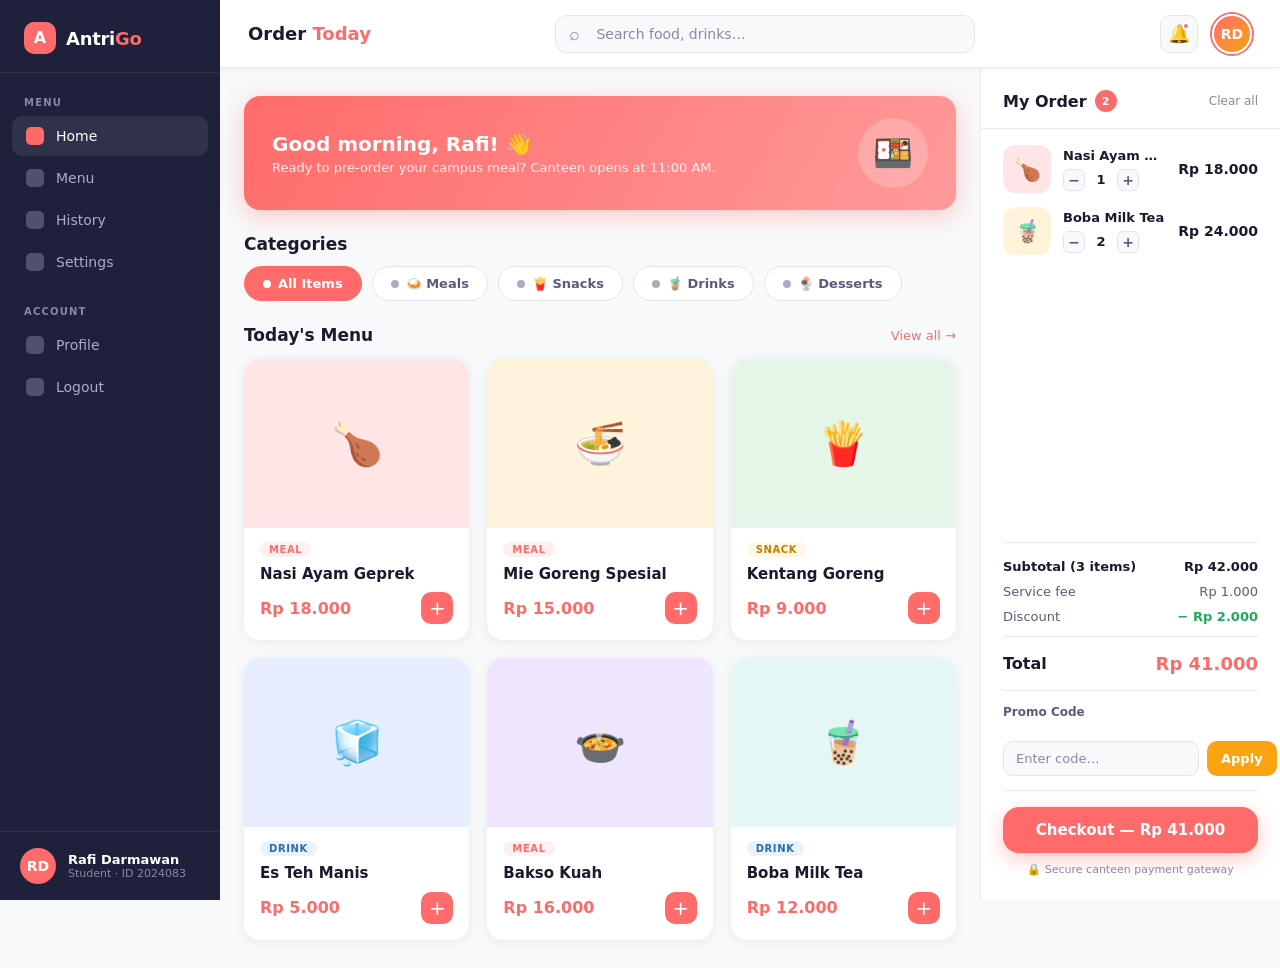
==== index.html @ 38ec54da "Inisiasi Project" ====
<!DOCTYPE html>
<html lang="en">
<head>
  <meta charset="UTF-8" />
  <meta name="viewport" content="width=device-width, initial-scale=1.0" />
  <title>AntriGo — Campus Canteen Pre-Order Dashboard</title>

  <style>
    /* =========================================================
       RESET & BASE
    ========================================================= */
    *, *::before, *::after {
      box-sizing: border-box;
      margin: 0;
      padding: 0;
    }

    :root {
      /* Brand palette */
      --primary:        #FF6B6B;   /* coral red */
      --primary-dark:   #e85555;   /* hover / active state */
      --accent:         #FCA311;   /* amber */
      --accent-dark:    #e0920a;

      /* Neutrals */
      --bg:             #F8F9FA;   /* page background */
      --surface:        #FFFFFF;   /* card / panel background */
      --sidebar-bg:     #1E2139;   /* dark sidebar */
      --sidebar-text:   #A8AECE;
      --sidebar-active: #FFFFFF;

      /* Text */
      --text-primary:   #1A1A2E;   /* dark navy — WCAG AA on #FFF */
      --text-secondary: #5A5A7A;
      --text-muted:     #8888A8;

      /* Structural */
      --sidebar-w:      220px;
      --cart-w:         300px;
      --header-h:       68px;
      --radius:         16px;
      --shadow:         0 4px 18px rgba(0, 0, 0, 0.08);
      --shadow-card:    0 2px 12px rgba(0, 0, 0, 0.07);

      /* Typography */
      --font: -apple-system, "Segoe UI", system-ui, Roboto, sans-serif;
    }

    html, body {
      height: 100%;
      font-family: var(--font);
      font-size: 15px;
      background: var(--bg);
      color: var(--text-primary);
    }

    /* =========================================================
       APP SHELL — three-column layout
       [Sidebar | Main Content | Cart Panel]
    ========================================================= */
    .app-shell {
      display: grid;
      grid-template-columns: var(--sidebar-w) 1fr var(--cart-w);
      grid-template-rows: var(--header-h) 1fr;
      grid-template-areas:
        "sidebar header  header"
        "sidebar content cart";
      min-height: 100vh;
    }

    /* =========================================================
       SIDEBAR NAVIGATION
    ========================================================= */
    .sidebar {
      grid-area: sidebar;
      background: var(--sidebar-bg);
      display: flex;
      flex-direction: column;
      padding: 0;
      /* Sidebar spans full height — sticky so it doesn't scroll */
      position: sticky;
      top: 0;
      height: 100vh;
      overflow-y: auto;
    }

    /* Brand logo area */
    .sidebar__brand {
      display: flex;
      align-items: center;
      gap: 10px;
      padding: 22px 24px 18px;
      border-bottom: 1px solid rgba(255, 255, 255, 0.07);
    }

    /* Coral dot as a simple brand mark */
    .sidebar__brand-dot {
      width: 32px;
      height: 32px;
      border-radius: 10px;
      background: var(--primary);
      display: flex;
      align-items: center;
      justify-content: center;
      flex-shrink: 0;
    }

    .sidebar__brand-dot span {
      color: #fff;
      font-size: 16px;
      font-weight: 800;
      line-height: 1;
    }

    .sidebar__brand-name {
      color: var(--sidebar-active);
      font-size: 18px;
      font-weight: 700;
      letter-spacing: -0.3px;
    }

    .sidebar__brand-name em {
      font-style: normal;
      color: var(--primary);
    }

    /* Navigation section label */
    .sidebar__section-label {
      padding: 24px 24px 8px;
      font-size: 10px;
      font-weight: 700;
      letter-spacing: 1.2px;
      text-transform: uppercase;
      color: var(--text-muted);
    }

    /* Nav list */
    .sidebar__nav {
      list-style: none;
      padding: 0 12px;
    }

    .sidebar__nav li + li {
      margin-top: 2px;
    }

    .sidebar__nav a {
      display: flex;
      align-items: center;
      gap: 12px;
      padding: 11px 14px;
      border-radius: 10px;
      color: var(--sidebar-text);
      text-decoration: none;
      font-size: 14px;
      font-weight: 500;
      transition: background 0.15s, color 0.15s;
    }

    /* Nav icon placeholder — a small colored square */
    .nav-icon {
      width: 18px;
      height: 18px;
      border-radius: 5px;
      background: currentColor;
      opacity: 0.35;
      flex-shrink: 0;
    }

    /* Active nav item */
    .sidebar__nav a.active,
    .sidebar__nav a:hover {
      background: rgba(255, 255, 255, 0.08);
      color: var(--sidebar-active);
    }

    .sidebar__nav a.active .nav-icon {
      background: var(--primary);
      opacity: 1;
    }

    /* Sidebar footer — user quick info */
    .sidebar__footer {
      margin-top: auto;
      padding: 16px 20px;
      border-top: 1px solid rgba(255, 255, 255, 0.07);
      display: flex;
      align-items: center;
      gap: 12px;
    }

    .sidebar__avatar-sm {
      width: 36px;
      height: 36px;
      border-radius: 50%;
      background: var(--primary);
      display: flex;
      align-items: center;
      justify-content: center;
      color: #fff;
      font-weight: 700;
      font-size: 14px;
      flex-shrink: 0;
    }

    .sidebar__user-info small {
      display: block;
      font-size: 11px;
      color: var(--text-muted);
    }

    .sidebar__user-info strong {
      display: block;
      font-size: 13px;
      color: var(--sidebar-active);
      font-weight: 600;
    }

    /* =========================================================
       TOP HEADER
    ========================================================= */
    .header {
      grid-area: header;
      background: var(--surface);
      border-bottom: 1px solid #EAEAF0;
      display: flex;
      align-items: center;
      justify-content: space-between;
      padding: 0 28px;
      gap: 16px;
      position: sticky;
      top: 0;
      z-index: 100;
      box-shadow: 0 1px 6px rgba(0, 0, 0, 0.05);
    }

    /* Page title in header */
    .header__title {
      font-size: 18px;
      font-weight: 700;
      color: var(--text-primary);
      white-space: nowrap;
    }

    .header__title span {
      color: var(--primary);
    }

    /* Search bar */
    .header__search {
      flex: 1;
      max-width: 420px;
      position: relative;
    }

    /* CSS-only search icon using a Unicode character */
    .header__search::before {
      content: "⌕";
      position: absolute;
      left: 14px;
      top: 50%;
      transform: translateY(-50%);
      color: var(--text-muted);
      font-size: 18px;
      pointer-events: none;
      line-height: 1;
    }

    .header__search input {
      width: 100%;
      padding: 10px 16px 10px 40px;
      border: 1.5px solid #E4E4EF;
      border-radius: 12px;
      background: var(--bg);
      color: var(--text-primary);
      font-family: var(--font);
      font-size: 14px;
      outline: none;
      transition: border-color 0.15s;
    }

    .header__search input::placeholder {
      color: var(--text-muted);
    }

    .header__search input:focus {
      border-color: var(--primary);
      background: var(--surface);
    }

    /* Header right actions */
    .header__actions {
      display: flex;
      align-items: center;
      gap: 14px;
    }

    /* Notification bell — pure CSS badge using ::after */
    .header__notif {
      position: relative;
      width: 38px;
      height: 38px;
      border-radius: 10px;
      background: var(--bg);
      border: 1.5px solid #E4E4EF;
      display: flex;
      align-items: center;
      justify-content: center;
      cursor: pointer;
      color: var(--text-secondary);
      font-size: 18px;
      text-decoration: none;
    }

    .header__notif::after {
      content: "";
      position: absolute;
      top: 6px;
      right: 7px;
      width: 8px;
      height: 8px;
      background: var(--primary);
      border-radius: 50%;
      border: 2px solid var(--surface);
    }

    /* Profile avatar — circle with initials */
    .header__avatar {
      width: 40px;
      height: 40px;
      border-radius: 50%;
      background: linear-gradient(135deg, var(--primary) 0%, var(--accent) 100%);
      display: flex;
      align-items: center;
      justify-content: center;
      color: #fff;
      font-weight: 700;
      font-size: 14px;
      cursor: pointer;
      border: 2.5px solid var(--surface);
      box-shadow: 0 0 0 2px var(--primary);
      text-decoration: none;
    }

    /* =========================================================
       MAIN CONTENT AREA
    ========================================================= */
    .content {
      grid-area: content;
      padding: 28px 24px;
      overflow-y: auto;
      display: flex;
      flex-direction: column;
      gap: 24px;
    }

    /* ---- Welcome bar ---- */
    .welcome-bar {
      background: linear-gradient(120deg, var(--primary) 0%, #ff9a9a 100%);
      border-radius: var(--radius);
      padding: 22px 28px;
      display: flex;
      align-items: center;
      justify-content: space-between;
      color: #fff;
      box-shadow: 0 6px 24px rgba(255, 107, 107, 0.35);
    }

    .welcome-bar__text h2 {
      font-size: 20px;
      font-weight: 700;
      margin-bottom: 4px;
    }

    .welcome-bar__text p {
      font-size: 13px;
      opacity: 0.88;
    }

    /* Decorative circle inside welcome bar */
    .welcome-bar__decor {
      width: 70px;
      height: 70px;
      border-radius: 50%;
      background: rgba(255, 255, 255, 0.2);
      display: flex;
      align-items: center;
      justify-content: center;
      font-size: 32px;
      flex-shrink: 0;
    }

    /* ---- Section header ---- */
    .section-header {
      display: flex;
      align-items: center;
      justify-content: space-between;
    }

    .section-header h3 {
      font-size: 17px;
      font-weight: 700;
      color: var(--text-primary);
    }

    .section-header a {
      font-size: 13px;
      color: var(--primary);
      text-decoration: none;
      font-weight: 500;
    }

    .section-header a:hover {
      text-decoration: underline;
    }

    /* =========================================================
       QUICK-FILTER CATEGORY CHIPS
    ========================================================= */
    .filter-bar {
      display: flex;
      gap: 10px;
      flex-wrap: wrap;
    }

    /* Each filter chip is a pure-CSS <label>+<input type="radio"> toggle */
    .filter-bar input[type="radio"] {
      /* Visually hide the radio; keep it accessible */
      position: absolute;
      opacity: 0;
      width: 0;
      height: 0;
    }

    .filter-chip {
      display: inline-flex;
      align-items: center;
      gap: 7px;
      padding: 9px 18px;
      border-radius: 50px;
      border: 1.5px solid #E4E4EF;
      background: var(--surface);
      color: var(--text-secondary);
      font-family: var(--font);
      font-size: 13px;
      font-weight: 600;
      cursor: pointer;
      transition: background 0.15s, color 0.15s, border-color 0.15s;
      user-select: none;
    }

    /* Chip emoji/icon dot */
    .chip-dot {
      width: 8px;
      height: 8px;
      border-radius: 50%;
      background: currentColor;
      opacity: 0.5;
    }

    /* Checked state — activate chip */
    .filter-bar input[type="radio"]:checked + .filter-chip {
      background: var(--primary);
      color: #fff;
      border-color: var(--primary);
    }

    .filter-bar input[type="radio"]:checked + .filter-chip .chip-dot {
      background: #fff;
      opacity: 1;
    }

    /* Focus-visible ring for keyboard navigation */
    .filter-bar input[type="radio"]:focus-visible + .filter-chip {
      outline: 2px solid var(--primary);
      outline-offset: 2px;
    }

    /* =========================================================
       FOOD CARDS — CSS GRID
    ========================================================= */
    .food-grid {
      display: grid;
      /* Responsive columns: min 200px, fill available space */
      grid-template-columns: repeat(auto-fill, minmax(200px, 1fr));
      gap: 18px;
    }

    /* Individual card */
    .food-card {
      background: var(--surface);
      border-radius: var(--radius);
      box-shadow: var(--shadow-card);
      overflow: hidden;
      display: flex;
      flex-direction: column;
      transition: transform 0.18s, box-shadow 0.18s;
    }

    .food-card:hover {
      transform: translateY(-3px);
      box-shadow: 0 8px 28px rgba(0, 0, 0, 0.11);
    }

    /* Colored image placeholder */
    .food-card__img {
      width: 100%;
      aspect-ratio: 4 / 3;
      display: flex;
      align-items: center;
      justify-content: center;
      font-size: 42px;
      flex-shrink: 0;
    }

    /* Six distinct placeholder colors — one per card via modifier classes */
    .food-card__img--red    { background: #FFE5E5; }
    .food-card__img--amber  { background: #FFF3DC; }
    .food-card__img--green  { background: #E5F5E8; }
    .food-card__img--blue   { background: #E5EDFF; }
    .food-card__img--purple { background: #F0E5FF; }
    .food-card__img--teal   { background: #E5F7F5; }

    /* Card body */
    .food-card__body {
      padding: 14px 16px 16px;
      display: flex;
      flex-direction: column;
      gap: 8px;
      flex: 1;
    }

    /* Category tag */
    .food-card__tag {
      display: inline-block;
      padding: 2px 9px;
      border-radius: 50px;
      font-size: 10px;
      font-weight: 700;
      text-transform: uppercase;
      letter-spacing: 0.6px;
      background: #FFF0F0;
      color: var(--primary);
      width: fit-content;
    }

    .food-card__tag--snack  { background: #FFF8E5; color: #C97D00; }
    .food-card__tag--drink  { background: #E8F3FF; color: #2B6CB0; }
    .food-card__tag--meal   { background: #FFF0F0; color: var(--primary); }

    /* Food name */
    .food-card__name {
      font-size: 15px;
      font-weight: 700;
      color: var(--text-primary);
      line-height: 1.3;
    }

    /* Price row */
    .food-card__footer {
      display: flex;
      align-items: center;
      justify-content: space-between;
      margin-top: auto;
    }

    .food-card__price {
      font-size: 16px;
      font-weight: 800;
      color: var(--primary);
    }

    /* 'Add' button — pure CSS, no JS needed for visual */
    .btn-add {
      display: inline-flex;
      align-items: center;
      justify-content: center;
      width: 32px;
      height: 32px;
      border-radius: 10px;
      background: var(--primary);
      color: #fff;
      font-size: 20px;
      font-weight: 300;
      line-height: 1;
      border: none;
      cursor: pointer;
      text-decoration: none;
      transition: background 0.15s, transform 0.1s;
      /* Accessible focus ring */
      outline-offset: 2px;
    }

    .btn-add:hover {
      background: var(--primary-dark);
      transform: scale(1.08);
    }

    .btn-add:focus-visible {
      outline: 2px solid var(--primary);
    }

    /* =========================================================
       RIGHT PANEL — ORDER SUMMARY / CART
    ========================================================= */
    .cart-panel {
      grid-area: cart;
      background: var(--surface);
      border-left: 1px solid #EAEAF0;
      display: flex;
      flex-direction: column;
      padding: 0;
      /* Sticky so it never scrolls away */
      position: sticky;
      top: var(--header-h);
      height: calc(100vh - var(--header-h));
      overflow-y: auto;
    }

    /* Panel header */
    .cart-panel__header {
      padding: 22px 22px 16px;
      border-bottom: 1px solid #EAEAF0;
      display: flex;
      align-items: center;
      justify-content: space-between;
    }

    .cart-panel__title {
      font-size: 16px;
      font-weight: 700;
      color: var(--text-primary);
      display: flex;
      align-items: center;
      gap: 8px;
    }

    /* Cart item count badge */
    .cart-badge {
      display: inline-flex;
      align-items: center;
      justify-content: center;
      width: 22px;
      height: 22px;
      border-radius: 50%;
      background: var(--primary);
      color: #fff;
      font-size: 11px;
      font-weight: 700;
    }

    .cart-panel__clear {
      font-size: 12px;
      color: var(--text-muted);
      text-decoration: none;
      font-weight: 500;
    }

    .cart-panel__clear:hover {
      color: var(--primary);
    }

    /* Cart item list */
    .cart-items {
      flex: 1;
      padding: 16px 22px;
      display: flex;
      flex-direction: column;
      gap: 14px;
    }

    /* Individual cart item row */
    .cart-item {
      display: flex;
      align-items: center;
      gap: 12px;
    }

    /* Colored thumbnail */
    .cart-item__thumb {
      width: 48px;
      height: 48px;
      border-radius: 12px;
      display: flex;
      align-items: center;
      justify-content: center;
      font-size: 22px;
      flex-shrink: 0;
    }

    .cart-item__thumb--red   { background: #FFE5E5; }
    .cart-item__thumb--amber { background: #FFF3DC; }

    .cart-item__info {
      flex: 1;
      min-width: 0;
    }

    .cart-item__name {
      font-size: 13px;
      font-weight: 600;
      color: var(--text-primary);
      white-space: nowrap;
      overflow: hidden;
      text-overflow: ellipsis;
    }

    .cart-item__qty {
      font-size: 12px;
      color: var(--text-muted);
      margin-top: 2px;
    }

    .cart-item__price {
      font-size: 14px;
      font-weight: 700;
      color: var(--text-primary);
      flex-shrink: 0;
    }

    /* Quantity control display — static for this mock */
    .cart-item__controls {
      display: flex;
      align-items: center;
      gap: 8px;
      margin-top: 6px;
    }

    .qty-btn {
      width: 22px;
      height: 22px;
      border-radius: 6px;
      border: 1.5px solid #E4E4EF;
      background: var(--bg);
      display: inline-flex;
      align-items: center;
      justify-content: center;
      font-size: 14px;
      color: var(--text-secondary);
      text-decoration: none;
      font-weight: 700;
      cursor: pointer;
      line-height: 1;
    }

    .qty-btn:hover {
      border-color: var(--primary);
      color: var(--primary);
    }

    .qty-value {
      font-size: 13px;
      font-weight: 700;
      color: var(--text-primary);
      min-width: 16px;
      text-align: center;
    }

    /* Divider */
    .cart-divider {
      height: 1px;
      background: #EAEAF0;
      margin: 0 22px;
    }

    /* Order totals section */
    .cart-totals {
      padding: 16px 22px;
      display: flex;
      flex-direction: column;
      gap: 10px;
    }

    .cart-totals__row {
      display: flex;
      justify-content: space-between;
      align-items: center;
      font-size: 13px;
      color: var(--text-secondary);
    }

    .cart-totals__row--subtotal {
      font-weight: 600;
      color: var(--text-primary);
    }

    .cart-totals__row--total {
      font-size: 16px;
      font-weight: 800;
      color: var(--text-primary);
      margin-top: 4px;
    }

    .cart-totals__value--accent {
      color: var(--primary);
    }

    .cart-totals__row--total .cart-totals__value--accent {
      font-size: 18px;
    }

    /* Promo code field */
    .promo-row {
      display: flex;
      gap: 8px;
      margin-top: 4px;
    }

    .promo-input {
      flex: 1;
      padding: 9px 12px;
      border: 1.5px solid #E4E4EF;
      border-radius: 10px;
      font-family: var(--font);
      font-size: 13px;
      color: var(--text-primary);
      background: var(--bg);
      outline: none;
    }

    .promo-input::placeholder { color: var(--text-muted); }

    .promo-input:focus { border-color: var(--accent); }

    .btn-promo {
      padding: 9px 14px;
      background: var(--accent);
      color: #fff;
      border: none;
      border-radius: 10px;
      font-family: var(--font);
      font-size: 13px;
      font-weight: 600;
      cursor: pointer;
      text-decoration: none;
      display: inline-flex;
      align-items: center;
    }

    .btn-promo:hover { background: var(--accent-dark); }

    /* Checkout button */
    .cart-panel__checkout {
      padding: 16px 22px 24px;
    }

    .btn-checkout {
      display: block;
      width: 100%;
      padding: 14px 0;
      background: var(--primary);
      color: #fff;
      border: none;
      border-radius: var(--radius);
      font-family: var(--font);
      font-size: 15px;
      font-weight: 700;
      text-align: center;
      cursor: pointer;
      text-decoration: none;
      box-shadow: 0 6px 20px rgba(255, 107, 107, 0.38);
      transition: background 0.15s, transform 0.1s, box-shadow 0.15s;
    }

    .btn-checkout:hover {
      background: var(--primary-dark);
      transform: translateY(-1px);
      box-shadow: 0 8px 24px rgba(255, 107, 107, 0.48);
    }

    .btn-checkout:focus-visible {
      outline: 3px solid var(--primary);
      outline-offset: 3px;
    }

    /* Secure payment note */
    .checkout-note {
      text-align: center;
      font-size: 11px;
      color: var(--text-muted);
      margin-top: 10px;
    }

    /* =========================================================
       SKIP LINK — accessibility (keyboard users)
    ========================================================= */
    .skip-link {
      position: absolute;
      top: -40px;
      left: 16px;
      background: var(--primary);
      color: #fff;
      padding: 8px 16px;
      border-radius: 8px;
      font-weight: 600;
      font-size: 14px;
      text-decoration: none;
      z-index: 9999;
      transition: top 0.15s;
    }

    .skip-link:focus {
      top: 8px;
    }

  </style>
</head>

<body>

  <!-- Accessibility: skip to main content for keyboard/screen-reader users -->
  <a class="skip-link" href="#main-content">Skip to main content</a>

  <!-- =====================================================
       APP SHELL — grid wrapper
  ===================================================== -->
  <div class="app-shell">

    <!-- =================================================
         SIDEBAR NAVIGATION
    ================================================= -->
    <aside class="sidebar" aria-label="Main navigation">

      <!-- Brand / Logo -->
      <div class="sidebar__brand">
        <div class="sidebar__brand-dot" aria-hidden="true">
          <span>A</span>
        </div>
        <span class="sidebar__brand-name">Antri<em>Go</em></span>
      </div>

      <!-- Navigation section -->
      <p class="sidebar__section-label">Menu</p>
      <nav>
        <ul class="sidebar__nav" role="list">

          <!-- Home — currently active page -->
          <li>
            <a href="#" class="active" aria-current="page">
              <span class="nav-icon" aria-hidden="true"></span>
              Home
            </a>
          </li>

          <!-- Menu -->
          <li>
            <a href="#">
              <span class="nav-icon" aria-hidden="true"></span>
              Menu
            </a>
          </li>

          <!-- Order History -->
          <li>
            <a href="#">
              <span class="nav-icon" aria-hidden="true"></span>
              History
            </a>
          </li>

          <!-- Settings -->
          <li>
            <a href="#">
              <span class="nav-icon" aria-hidden="true"></span>
              Settings
            </a>
          </li>

        </ul>
      </nav>

      <!-- Sidebar section: Account -->
      <p class="sidebar__section-label">Account</p>
      <nav>
        <ul class="sidebar__nav" role="list">
          <li>
            <a href="#">
              <span class="nav-icon" aria-hidden="true"></span>
              Profile
            </a>
          </li>
          <li>
            <a href="#">
              <span class="nav-icon" aria-hidden="true"></span>
              Logout
            </a>
          </li>
        </ul>
      </nav>

      <!-- Sidebar footer: logged-in user info -->
      <div class="sidebar__footer" aria-label="Logged in user">
        <div class="sidebar__avatar-sm" aria-hidden="true">RD</div>
        <div class="sidebar__user-info">
          <strong>Rafi Darmawan</strong>
          <small>Student · ID 2024083</small>
        </div>
      </div>

    </aside><!-- /sidebar -->

    <!-- =================================================
         TOP HEADER
    ================================================= -->
    <header class="header" role="banner">

      <!-- Page title -->
      <h1 class="header__title">
        Order <span>Today</span>
      </h1>

      <!-- Search bar -->
      <div class="header__search" role="search">
        <label for="search-input" class="sr-only">Search food or drinks</label>
        <!-- Visually-hidden label for screen readers -->
        <style>.sr-only{position:absolute;width:1px;height:1px;padding:0;margin:-1px;overflow:hidden;clip:rect(0,0,0,0);white-space:nowrap;border:0}</style>
        <input
          id="search-input"
          type="search"
          placeholder="Search food, drinks…"
          aria-label="Search food or drinks"
        />
      </div>

      <!-- Right-side header actions -->
      <div class="header__actions">

        <!-- Notification bell — anchor styled as icon button -->
        <a href="#" class="header__notif" aria-label="Notifications (3 new)" title="Notifications">
          🔔
        </a>

        <!-- User profile avatar -->
        <a href="#" class="header__avatar" aria-label="User profile: Rafi Darmawan" title="My Profile">
          RD
        </a>

      </div>

    </header><!-- /header -->

    <!-- =================================================
         MAIN CONTENT
    ================================================= -->
    <main class="content" id="main-content" aria-label="Main content">

      <!-- Welcome banner -->
      <section class="welcome-bar" aria-label="Welcome message">
        <div class="welcome-bar__text">
          <h2>Good morning, Rafi! 👋</h2>
          <p>Ready to pre-order your campus meal? Canteen opens at 11:00 AM.</p>
        </div>
        <div class="welcome-bar__decor" aria-hidden="true">🍱</div>
      </section>

      <!-- -----------------------------------------------
           QUICK FILTER — Category chips
      ----------------------------------------------- -->
      <section aria-labelledby="filter-heading">
        <div class="section-header">
          <h3 id="filter-heading">Categories</h3>
        </div>

        <!-- Radio group: only one category active at a time -->
        <!-- Using CSS :checked selector to toggle chip appearance without JS -->
        <div class="filter-bar" role="radiogroup" aria-labelledby="filter-heading" style="margin-top:12px;">

          <!-- All -->
          <input type="radio" name="category" id="cat-all" checked />
          <label class="filter-chip" for="cat-all">
            <span class="chip-dot" aria-hidden="true"></span>
            All Items
          </label>

          <!-- Meals -->
          <input type="radio" name="category" id="cat-meals" />
          <label class="filter-chip" for="cat-meals">
            <span class="chip-dot" aria-hidden="true"></span>
            🍛 Meals
          </label>

          <!-- Snacks -->
          <input type="radio" name="category" id="cat-snacks" />
          <label class="filter-chip" for="cat-snacks">
            <span class="chip-dot" aria-hidden="true"></span>
            🍟 Snacks
          </label>

          <!-- Drinks -->
          <input type="radio" name="category" id="cat-drinks" />
          <label class="filter-chip" for="cat-drinks">
            <span class="chip-dot" aria-hidden="true"></span>
            🧋 Drinks
          </label>

          <!-- Desserts -->
          <input type="radio" name="category" id="cat-desserts" />
          <label class="filter-chip" for="cat-desserts">
            <span class="chip-dot" aria-hidden="true"></span>
            🍨 Desserts
          </label>

        </div>
      </section>

      <!-- -----------------------------------------------
           FOOD CARDS — CSS Grid (6 items)
      ----------------------------------------------- -->
      <section aria-labelledby="menu-heading">
        <div class="section-header">
          <h3 id="menu-heading">Today's Menu</h3>
          <a href="#">View all →</a>
        </div>

        <!-- CSS Grid: auto-fill columns, min 200px each -->
        <div class="food-grid" style="margin-top:14px;" role="list" aria-label="Food items">

          <!-- ---- Card 1: Nasi Ayam Geprek ---- -->
          <article class="food-card" role="listitem">
            <!-- Colored image placeholder with food emoji -->
            <div class="food-card__img food-card__img--red" aria-hidden="true">🍗</div>
            <div class="food-card__body">
              <span class="food-card__tag food-card__tag--meal">Meal</span>
              <h4 class="food-card__name">Nasi Ayam Geprek</h4>
              <div class="food-card__footer">
                <span class="food-card__price">Rp 18.000</span>
                <!-- 'Add' button — accessible label -->
                <a href="#cart" class="btn-add" aria-label="Add Nasi Ayam Geprek to cart">+</a>
              </div>
            </div>
          </article>

          <!-- ---- Card 2: Mie Goreng Spesial ---- -->
          <article class="food-card" role="listitem">
            <div class="food-card__img food-card__img--amber" aria-hidden="true">🍜</div>
            <div class="food-card__body">
              <span class="food-card__tag food-card__tag--meal">Meal</span>
              <h4 class="food-card__name">Mie Goreng Spesial</h4>
              <div class="food-card__footer">
                <span class="food-card__price">Rp 15.000</span>
                <a href="#cart" class="btn-add" aria-label="Add Mie Goreng Spesial to cart">+</a>
              </div>
            </div>
          </article>

          <!-- ---- Card 3: Kentang Goreng ---- -->
          <article class="food-card" role="listitem">
            <div class="food-card__img food-card__img--green" aria-hidden="true">🍟</div>
            <div class="food-card__body">
              <span class="food-card__tag food-card__tag--snack">Snack</span>
              <h4 class="food-card__name">Kentang Goreng</h4>
              <div class="food-card__footer">
                <span class="food-card__price">Rp 9.000</span>
                <a href="#cart" class="btn-add" aria-label="Add Kentang Goreng to cart">+</a>
              </div>
            </div>
          </article>

          <!-- ---- Card 4: Es Teh Manis ---- -->
          <article class="food-card" role="listitem">
            <div class="food-card__img food-card__img--blue" aria-hidden="true">🧊</div>
            <div class="food-card__body">
              <span class="food-card__tag food-card__tag--drink">Drink</span>
              <h4 class="food-card__name">Es Teh Manis</h4>
              <div class="food-card__footer">
                <span class="food-card__price">Rp 5.000</span>
                <a href="#cart" class="btn-add" aria-label="Add Es Teh Manis to cart">+</a>
              </div>
            </div>
          </article>

          <!-- ---- Card 5: Bakso Kuah ---- -->
          <article class="food-card" role="listitem">
            <div class="food-card__img food-card__img--purple" aria-hidden="true">🍲</div>
            <div class="food-card__body">
              <span class="food-card__tag food-card__tag--meal">Meal</span>
              <h4 class="food-card__name">Bakso Kuah</h4>
              <div class="food-card__footer">
                <span class="food-card__price">Rp 16.000</span>
                <a href="#cart" class="btn-add" aria-label="Add Bakso Kuah to cart">+</a>
              </div>
            </div>
          </article>

          <!-- ---- Card 6: Boba Milk Tea ---- -->
          <article class="food-card" role="listitem">
            <div class="food-card__img food-card__img--teal" aria-hidden="true">🧋</div>
            <div class="food-card__body">
              <span class="food-card__tag food-card__tag--drink">Drink</span>
              <h4 class="food-card__name">Boba Milk Tea</h4>
              <div class="food-card__footer">
                <span class="food-card__price">Rp 12.000</span>
                <a href="#cart" class="btn-add" aria-label="Add Boba Milk Tea to cart">+</a>
              </div>
            </div>
          </article>

        </div><!-- /food-grid -->
      </section>

    </main><!-- /content -->

    <!-- =================================================
         RIGHT PANEL — ORDER SUMMARY / CART
    ================================================= -->
    <aside class="cart-panel" id="cart" aria-label="Order summary">

      <!-- Panel header -->
      <div class="cart-panel__header">
        <h2 class="cart-panel__title">
          My Order
          <!-- Badge showing item count -->
          <span class="cart-badge" aria-label="2 items in cart">2</span>
        </h2>
        <a href="#" class="cart-panel__clear" aria-label="Clear all items from cart">Clear all</a>
      </div>

      <!-- ---- Cart Items (2 mock selections) ---- -->
      <div class="cart-items" aria-label="Items in your order">

        <!-- Cart item 1: Nasi Ayam Geprek -->
        <div class="cart-item">
          <div class="cart-item__thumb cart-item__thumb--red" aria-hidden="true">🍗</div>
          <div class="cart-item__info">
            <p class="cart-item__name">Nasi Ayam Geprek</p>
            <!-- Quantity controls — visually static in this mock -->
            <div class="cart-item__controls" aria-label="Quantity for Nasi Ayam Geprek">
              <a href="#" class="qty-btn" aria-label="Decrease quantity">−</a>
              <span class="qty-value" aria-live="polite">1</span>
              <a href="#" class="qty-btn" aria-label="Increase quantity">+</a>
            </div>
          </div>
          <span class="cart-item__price" aria-label="Price: Rp 18,000">Rp 18.000</span>
        </div>

        <!-- Cart item 2: Boba Milk Tea -->
        <div class="cart-item">
          <div class="cart-item__thumb cart-item__thumb--amber" aria-hidden="true">🧋</div>
          <div class="cart-item__info">
            <p class="cart-item__name">Boba Milk Tea</p>
            <div class="cart-item__controls" aria-label="Quantity for Boba Milk Tea">
              <a href="#" class="qty-btn" aria-label="Decrease quantity">−</a>
              <span class="qty-value" aria-live="polite">2</span>
              <a href="#" class="qty-btn" aria-label="Increase quantity">+</a>
            </div>
          </div>
          <span class="cart-item__price" aria-label="Price: Rp 24,000">Rp 24.000</span>
        </div>

      </div><!-- /cart-items -->

      <div class="cart-divider" role="separator"></div>

      <!-- ---- Order Totals ---- -->
      <div class="cart-totals">

        <!-- Subtotal -->
        <div class="cart-totals__row cart-totals__row--subtotal">
          <span>Subtotal (3 items)</span>
          <span>Rp 42.000</span>
        </div>

        <!-- Service fee -->
        <div class="cart-totals__row">
          <span>Service fee</span>
          <span>Rp 1.000</span>
        </div>

        <!-- Discount -->
        <div class="cart-totals__row">
          <span>Discount</span>
          <span style="color:#22a85a; font-weight:600;">− Rp 2.000</span>
        </div>

        <!-- Divider line within totals -->
        <div style="height:1px;background:#EAEAF0;margin:2px 0;"></div>

        <!-- Grand total -->
        <div class="cart-totals__row cart-totals__row--total">
          <span>Total</span>
          <span class="cart-totals__value--accent">Rp 41.000</span>
        </div>

      </div><!-- /cart-totals -->

      <div class="cart-divider" role="separator"></div>

      <!-- ---- Promo code input ---- -->
      <div class="cart-totals" style="padding-top:14px;padding-bottom:14px;">
        <p style="font-size:12px;font-weight:600;color:var(--text-secondary);margin-bottom:8px;">
          Promo Code
        </p>
        <div class="promo-row">
          <input
            class="promo-input"
            type="text"
            placeholder="Enter code…"
            aria-label="Promo code"
          />
          <a href="#" class="btn-promo">Apply</a>
        </div>
      </div>

      <div class="cart-divider" role="separator"></div>

      <!-- ---- Checkout button ---- -->
      <div class="cart-panel__checkout">
        <a href="#" class="btn-checkout" role="button" aria-label="Proceed to checkout, total Rp 41,000">
          Checkout — Rp 41.000
        </a>
        <p class="checkout-note">🔒 Secure canteen payment gateway</p>
      </div>

    </aside><!-- /cart-panel -->

  </div><!-- /app-shell -->

</body>
</html>
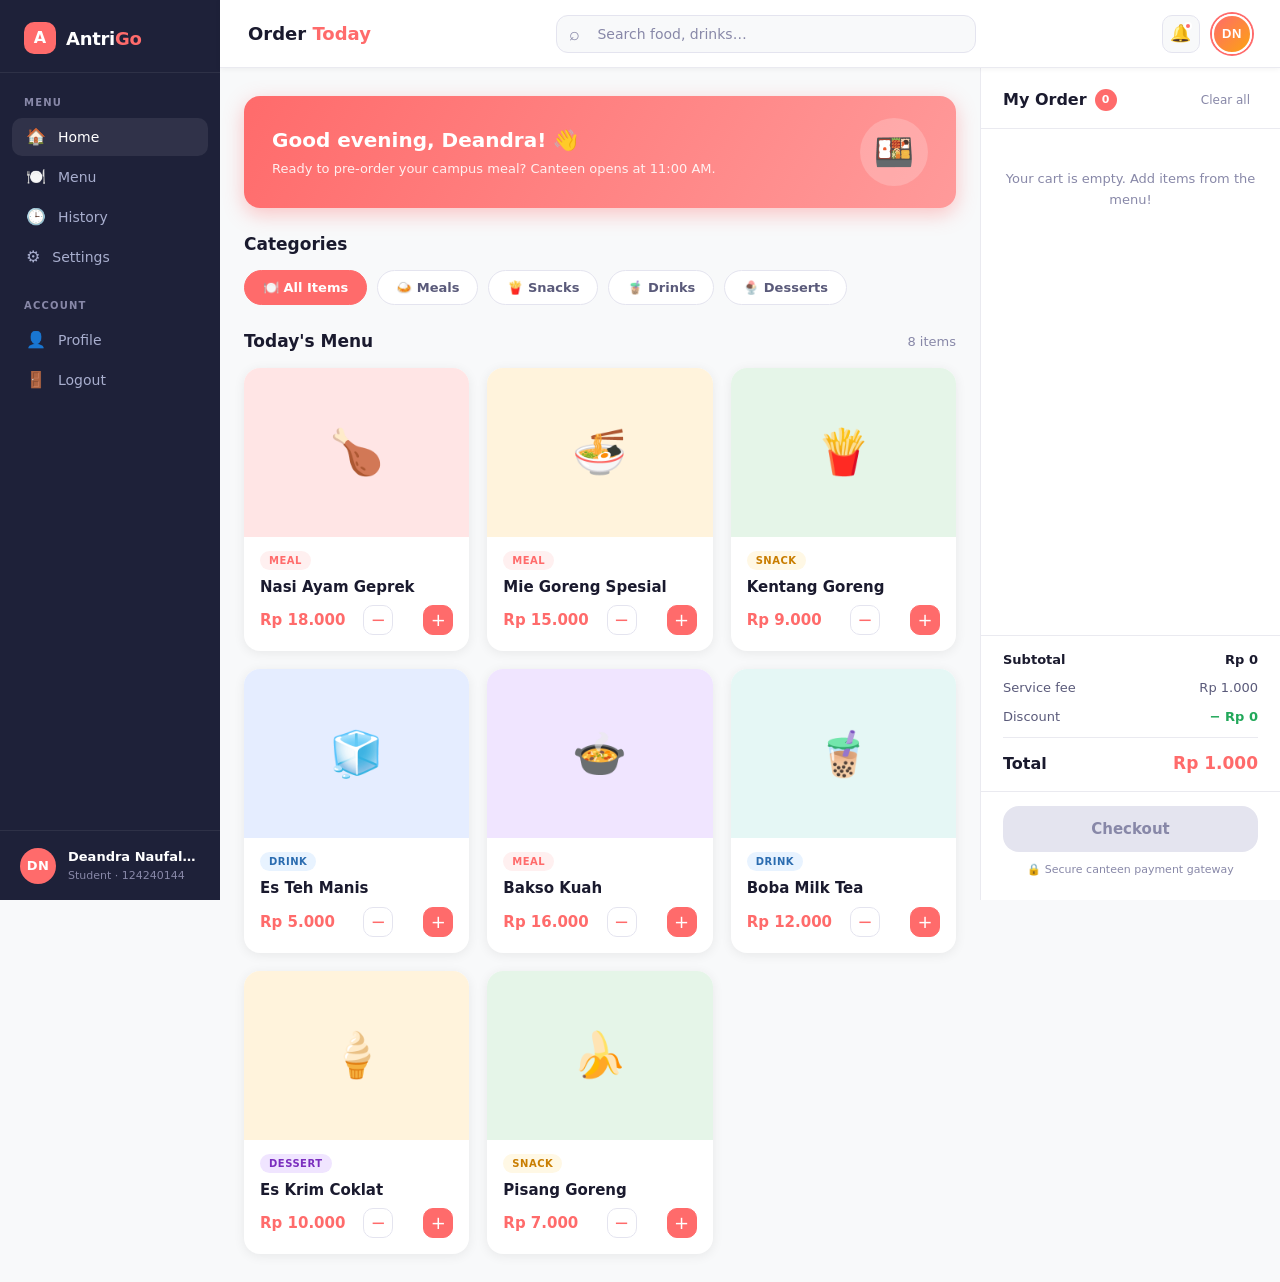
==== commit 30059444: "feat: add cart logic, interactive UI, and restructure file directory" ====
--- a/index.html
+++ b/index.html
@@ -3,1317 +3,408 @@
 <head>
   <meta charset="UTF-8" />
   <meta name="viewport" content="width=device-width, initial-scale=1.0" />
-  <title>AntriGo — Campus Canteen Pre-Order Dashboard</title>
-
-  <style>
-    /* =========================================================
-       RESET & BASE
-    ========================================================= */
-    *, *::before, *::after {
-      box-sizing: border-box;
-      margin: 0;
-      padding: 0;
-    }
-
-    :root {
-      /* Brand palette */
-      --primary:        #FF6B6B;   /* coral red */
-      --primary-dark:   #e85555;   /* hover / active state */
-      --accent:         #FCA311;   /* amber */
-      --accent-dark:    #e0920a;
-
-      /* Neutrals */
-      --bg:             #F8F9FA;   /* page background */
-      --surface:        #FFFFFF;   /* card / panel background */
-      --sidebar-bg:     #1E2139;   /* dark sidebar */
-      --sidebar-text:   #A8AECE;
-      --sidebar-active: #FFFFFF;
-
-      /* Text */
-      --text-primary:   #1A1A2E;   /* dark navy — WCAG AA on #FFF */
-      --text-secondary: #5A5A7A;
-      --text-muted:     #8888A8;
-
-      /* Structural */
-      --sidebar-w:      220px;
-      --cart-w:         300px;
-      --header-h:       68px;
-      --radius:         16px;
-      --shadow:         0 4px 18px rgba(0, 0, 0, 0.08);
-      --shadow-card:    0 2px 12px rgba(0, 0, 0, 0.07);
-
-      /* Typography */
-      --font: -apple-system, "Segoe UI", system-ui, Roboto, sans-serif;
-    }
-
-    html, body {
-      height: 100%;
-      font-family: var(--font);
-      font-size: 15px;
-      background: var(--bg);
-      color: var(--text-primary);
-    }
-
-    /* =========================================================
-       APP SHELL — three-column layout
-       [Sidebar | Main Content | Cart Panel]
-    ========================================================= */
-    .app-shell {
-      display: grid;
-      grid-template-columns: var(--sidebar-w) 1fr var(--cart-w);
-      grid-template-rows: var(--header-h) 1fr;
-      grid-template-areas:
-        "sidebar header  header"
-        "sidebar content cart";
-      min-height: 100vh;
-    }
-
-    /* =========================================================
-       SIDEBAR NAVIGATION
-    ========================================================= */
-    .sidebar {
-      grid-area: sidebar;
-      background: var(--sidebar-bg);
-      display: flex;
-      flex-direction: column;
-      padding: 0;
-      /* Sidebar spans full height — sticky so it doesn't scroll */
-      position: sticky;
-      top: 0;
-      height: 100vh;
-      overflow-y: auto;
-    }
-
-    /* Brand logo area */
-    .sidebar__brand {
-      display: flex;
-      align-items: center;
-      gap: 10px;
-      padding: 22px 24px 18px;
-      border-bottom: 1px solid rgba(255, 255, 255, 0.07);
-    }
-
-    /* Coral dot as a simple brand mark */
-    .sidebar__brand-dot {
-      width: 32px;
-      height: 32px;
-      border-radius: 10px;
-      background: var(--primary);
-      display: flex;
-      align-items: center;
-      justify-content: center;
-      flex-shrink: 0;
-    }
-
-    .sidebar__brand-dot span {
-      color: #fff;
-      font-size: 16px;
-      font-weight: 800;
-      line-height: 1;
-    }
-
-    .sidebar__brand-name {
-      color: var(--sidebar-active);
-      font-size: 18px;
-      font-weight: 700;
-      letter-spacing: -0.3px;
-    }
-
-    .sidebar__brand-name em {
-      font-style: normal;
-      color: var(--primary);
-    }
-
-    /* Navigation section label */
-    .sidebar__section-label {
-      padding: 24px 24px 8px;
-      font-size: 10px;
-      font-weight: 700;
-      letter-spacing: 1.2px;
-      text-transform: uppercase;
-      color: var(--text-muted);
-    }
-
-    /* Nav list */
-    .sidebar__nav {
-      list-style: none;
-      padding: 0 12px;
-    }
-
-    .sidebar__nav li + li {
-      margin-top: 2px;
-    }
-
-    .sidebar__nav a {
-      display: flex;
-      align-items: center;
-      gap: 12px;
-      padding: 11px 14px;
-      border-radius: 10px;
-      color: var(--sidebar-text);
-      text-decoration: none;
-      font-size: 14px;
-      font-weight: 500;
-      transition: background 0.15s, color 0.15s;
-    }
-
-    /* Nav icon placeholder — a small colored square */
-    .nav-icon {
-      width: 18px;
-      height: 18px;
-      border-radius: 5px;
-      background: currentColor;
-      opacity: 0.35;
-      flex-shrink: 0;
-    }
-
-    /* Active nav item */
-    .sidebar__nav a.active,
-    .sidebar__nav a:hover {
-      background: rgba(255, 255, 255, 0.08);
-      color: var(--sidebar-active);
-    }
-
-    .sidebar__nav a.active .nav-icon {
-      background: var(--primary);
-      opacity: 1;
-    }
-
-    /* Sidebar footer — user quick info */
-    .sidebar__footer {
-      margin-top: auto;
-      padding: 16px 20px;
-      border-top: 1px solid rgba(255, 255, 255, 0.07);
-      display: flex;
-      align-items: center;
-      gap: 12px;
-    }
-
-    .sidebar__avatar-sm {
-      width: 36px;
-      height: 36px;
-      border-radius: 50%;
-      background: var(--primary);
-      display: flex;
-      align-items: center;
-      justify-content: center;
-      color: #fff;
-      font-weight: 700;
-      font-size: 14px;
-      flex-shrink: 0;
-    }
-
-    .sidebar__user-info small {
-      display: block;
-      font-size: 11px;
-      color: var(--text-muted);
-    }
-
-    .sidebar__user-info strong {
-      display: block;
-      font-size: 13px;
-      color: var(--sidebar-active);
-      font-weight: 600;
-    }
-
-    /* =========================================================
-       TOP HEADER
-    ========================================================= */
-    .header {
-      grid-area: header;
-      background: var(--surface);
-      border-bottom: 1px solid #EAEAF0;
-      display: flex;
-      align-items: center;
-      justify-content: space-between;
-      padding: 0 28px;
-      gap: 16px;
-      position: sticky;
-      top: 0;
-      z-index: 100;
-      box-shadow: 0 1px 6px rgba(0, 0, 0, 0.05);
-    }
-
-    /* Page title in header */
-    .header__title {
-      font-size: 18px;
-      font-weight: 700;
-      color: var(--text-primary);
-      white-space: nowrap;
-    }
-
-    .header__title span {
-      color: var(--primary);
-    }
-
-    /* Search bar */
-    .header__search {
-      flex: 1;
-      max-width: 420px;
-      position: relative;
-    }
-
-    /* CSS-only search icon using a Unicode character */
-    .header__search::before {
-      content: "⌕";
-      position: absolute;
-      left: 14px;
-      top: 50%;
-      transform: translateY(-50%);
-      color: var(--text-muted);
-      font-size: 18px;
-      pointer-events: none;
-      line-height: 1;
-    }
-
-    .header__search input {
-      width: 100%;
-      padding: 10px 16px 10px 40px;
-      border: 1.5px solid #E4E4EF;
-      border-radius: 12px;
-      background: var(--bg);
-      color: var(--text-primary);
-      font-family: var(--font);
-      font-size: 14px;
-      outline: none;
-      transition: border-color 0.15s;
-    }
-
-    .header__search input::placeholder {
-      color: var(--text-muted);
-    }
-
-    .header__search input:focus {
-      border-color: var(--primary);
-      background: var(--surface);
-    }
-
-    /* Header right actions */
-    .header__actions {
-      display: flex;
-      align-items: center;
-      gap: 14px;
-    }
-
-    /* Notification bell — pure CSS badge using ::after */
-    .header__notif {
-      position: relative;
-      width: 38px;
-      height: 38px;
-      border-radius: 10px;
-      background: var(--bg);
-      border: 1.5px solid #E4E4EF;
-      display: flex;
-      align-items: center;
-      justify-content: center;
-      cursor: pointer;
-      color: var(--text-secondary);
-      font-size: 18px;
-      text-decoration: none;
-    }
-
-    .header__notif::after {
-      content: "";
-      position: absolute;
-      top: 6px;
-      right: 7px;
-      width: 8px;
-      height: 8px;
-      background: var(--primary);
-      border-radius: 50%;
-      border: 2px solid var(--surface);
-    }
-
-    /* Profile avatar — circle with initials */
-    .header__avatar {
-      width: 40px;
-      height: 40px;
-      border-radius: 50%;
-      background: linear-gradient(135deg, var(--primary) 0%, var(--accent) 100%);
-      display: flex;
-      align-items: center;
-      justify-content: center;
-      color: #fff;
-      font-weight: 700;
-      font-size: 14px;
-      cursor: pointer;
-      border: 2.5px solid var(--surface);
-      box-shadow: 0 0 0 2px var(--primary);
-      text-decoration: none;
-    }
-
-    /* =========================================================
-       MAIN CONTENT AREA
-    ========================================================= */
-    .content {
-      grid-area: content;
-      padding: 28px 24px;
-      overflow-y: auto;
-      display: flex;
-      flex-direction: column;
-      gap: 24px;
-    }
-
-    /* ---- Welcome bar ---- */
-    .welcome-bar {
-      background: linear-gradient(120deg, var(--primary) 0%, #ff9a9a 100%);
-      border-radius: var(--radius);
-      padding: 22px 28px;
-      display: flex;
-      align-items: center;
-      justify-content: space-between;
-      color: #fff;
-      box-shadow: 0 6px 24px rgba(255, 107, 107, 0.35);
-    }
-
-    .welcome-bar__text h2 {
-      font-size: 20px;
-      font-weight: 700;
-      margin-bottom: 4px;
-    }
-
-    .welcome-bar__text p {
-      font-size: 13px;
-      opacity: 0.88;
-    }
-
-    /* Decorative circle inside welcome bar */
-    .welcome-bar__decor {
-      width: 70px;
-      height: 70px;
-      border-radius: 50%;
-      background: rgba(255, 255, 255, 0.2);
-      display: flex;
-      align-items: center;
-      justify-content: center;
-      font-size: 32px;
-      flex-shrink: 0;
-    }
-
-    /* ---- Section header ---- */
-    .section-header {
-      display: flex;
-      align-items: center;
-      justify-content: space-between;
-    }
-
-    .section-header h3 {
-      font-size: 17px;
-      font-weight: 700;
-      color: var(--text-primary);
-    }
-
-    .section-header a {
-      font-size: 13px;
-      color: var(--primary);
-      text-decoration: none;
-      font-weight: 500;
-    }
-
-    .section-header a:hover {
-      text-decoration: underline;
-    }
-
-    /* =========================================================
-       QUICK-FILTER CATEGORY CHIPS
-    ========================================================= */
-    .filter-bar {
-      display: flex;
-      gap: 10px;
-      flex-wrap: wrap;
-    }
-
-    /* Each filter chip is a pure-CSS <label>+<input type="radio"> toggle */
-    .filter-bar input[type="radio"] {
-      /* Visually hide the radio; keep it accessible */
-      position: absolute;
-      opacity: 0;
-      width: 0;
-      height: 0;
-    }
-
-    .filter-chip {
-      display: inline-flex;
-      align-items: center;
-      gap: 7px;
-      padding: 9px 18px;
-      border-radius: 50px;
-      border: 1.5px solid #E4E4EF;
-      background: var(--surface);
-      color: var(--text-secondary);
-      font-family: var(--font);
-      font-size: 13px;
-      font-weight: 600;
-      cursor: pointer;
-      transition: background 0.15s, color 0.15s, border-color 0.15s;
-      user-select: none;
-    }
-
-    /* Chip emoji/icon dot */
-    .chip-dot {
-      width: 8px;
-      height: 8px;
-      border-radius: 50%;
-      background: currentColor;
-      opacity: 0.5;
-    }
-
-    /* Checked state — activate chip */
-    .filter-bar input[type="radio"]:checked + .filter-chip {
-      background: var(--primary);
-      color: #fff;
-      border-color: var(--primary);
-    }
-
-    .filter-bar input[type="radio"]:checked + .filter-chip .chip-dot {
-      background: #fff;
-      opacity: 1;
-    }
-
-    /* Focus-visible ring for keyboard navigation */
-    .filter-bar input[type="radio"]:focus-visible + .filter-chip {
-      outline: 2px solid var(--primary);
-      outline-offset: 2px;
-    }
-
-    /* =========================================================
-       FOOD CARDS — CSS GRID
-    ========================================================= */
-    .food-grid {
-      display: grid;
-      /* Responsive columns: min 200px, fill available space */
-      grid-template-columns: repeat(auto-fill, minmax(200px, 1fr));
-      gap: 18px;
-    }
-
-    /* Individual card */
-    .food-card {
-      background: var(--surface);
-      border-radius: var(--radius);
-      box-shadow: var(--shadow-card);
-      overflow: hidden;
-      display: flex;
-      flex-direction: column;
-      transition: transform 0.18s, box-shadow 0.18s;
-    }
-
-    .food-card:hover {
-      transform: translateY(-3px);
-      box-shadow: 0 8px 28px rgba(0, 0, 0, 0.11);
-    }
-
-    /* Colored image placeholder */
-    .food-card__img {
-      width: 100%;
-      aspect-ratio: 4 / 3;
-      display: flex;
-      align-items: center;
-      justify-content: center;
-      font-size: 42px;
-      flex-shrink: 0;
-    }
-
-    /* Six distinct placeholder colors — one per card via modifier classes */
-    .food-card__img--red    { background: #FFE5E5; }
-    .food-card__img--amber  { background: #FFF3DC; }
-    .food-card__img--green  { background: #E5F5E8; }
-    .food-card__img--blue   { background: #E5EDFF; }
-    .food-card__img--purple { background: #F0E5FF; }
-    .food-card__img--teal   { background: #E5F7F5; }
-
-    /* Card body */
-    .food-card__body {
-      padding: 14px 16px 16px;
-      display: flex;
-      flex-direction: column;
-      gap: 8px;
-      flex: 1;
-    }
-
-    /* Category tag */
-    .food-card__tag {
-      display: inline-block;
-      padding: 2px 9px;
-      border-radius: 50px;
-      font-size: 10px;
-      font-weight: 700;
-      text-transform: uppercase;
-      letter-spacing: 0.6px;
-      background: #FFF0F0;
-      color: var(--primary);
-      width: fit-content;
-    }
-
-    .food-card__tag--snack  { background: #FFF8E5; color: #C97D00; }
-    .food-card__tag--drink  { background: #E8F3FF; color: #2B6CB0; }
-    .food-card__tag--meal   { background: #FFF0F0; color: var(--primary); }
-
-    /* Food name */
-    .food-card__name {
-      font-size: 15px;
-      font-weight: 700;
-      color: var(--text-primary);
-      line-height: 1.3;
-    }
-
-    /* Price row */
-    .food-card__footer {
-      display: flex;
-      align-items: center;
-      justify-content: space-between;
-      margin-top: auto;
-    }
-
-    .food-card__price {
-      font-size: 16px;
-      font-weight: 800;
-      color: var(--primary);
-    }
-
-    /* 'Add' button — pure CSS, no JS needed for visual */
-    .btn-add {
-      display: inline-flex;
-      align-items: center;
-      justify-content: center;
-      width: 32px;
-      height: 32px;
-      border-radius: 10px;
-      background: var(--primary);
-      color: #fff;
-      font-size: 20px;
-      font-weight: 300;
-      line-height: 1;
-      border: none;
-      cursor: pointer;
-      text-decoration: none;
-      transition: background 0.15s, transform 0.1s;
-      /* Accessible focus ring */
-      outline-offset: 2px;
-    }
-
-    .btn-add:hover {
-      background: var(--primary-dark);
-      transform: scale(1.08);
-    }
-
-    .btn-add:focus-visible {
-      outline: 2px solid var(--primary);
-    }
-
-    /* =========================================================
-       RIGHT PANEL — ORDER SUMMARY / CART
-    ========================================================= */
-    .cart-panel {
-      grid-area: cart;
-      background: var(--surface);
-      border-left: 1px solid #EAEAF0;
-      display: flex;
-      flex-direction: column;
-      padding: 0;
-      /* Sticky so it never scrolls away */
-      position: sticky;
-      top: var(--header-h);
-      height: calc(100vh - var(--header-h));
-      overflow-y: auto;
-    }
-
-    /* Panel header */
-    .cart-panel__header {
-      padding: 22px 22px 16px;
-      border-bottom: 1px solid #EAEAF0;
-      display: flex;
-      align-items: center;
-      justify-content: space-between;
-    }
-
-    .cart-panel__title {
-      font-size: 16px;
-      font-weight: 700;
-      color: var(--text-primary);
-      display: flex;
-      align-items: center;
-      gap: 8px;
-    }
-
-    /* Cart item count badge */
-    .cart-badge {
-      display: inline-flex;
-      align-items: center;
-      justify-content: center;
-      width: 22px;
-      height: 22px;
-      border-radius: 50%;
-      background: var(--primary);
-      color: #fff;
-      font-size: 11px;
-      font-weight: 700;
-    }
-
-    .cart-panel__clear {
-      font-size: 12px;
-      color: var(--text-muted);
-      text-decoration: none;
-      font-weight: 500;
-    }
-
-    .cart-panel__clear:hover {
-      color: var(--primary);
-    }
-
-    /* Cart item list */
-    .cart-items {
-      flex: 1;
-      padding: 16px 22px;
-      display: flex;
-      flex-direction: column;
-      gap: 14px;
-    }
-
-    /* Individual cart item row */
-    .cart-item {
-      display: flex;
-      align-items: center;
-      gap: 12px;
-    }
-
-    /* Colored thumbnail */
-    .cart-item__thumb {
-      width: 48px;
-      height: 48px;
-      border-radius: 12px;
-      display: flex;
-      align-items: center;
-      justify-content: center;
-      font-size: 22px;
-      flex-shrink: 0;
-    }
-
-    .cart-item__thumb--red   { background: #FFE5E5; }
-    .cart-item__thumb--amber { background: #FFF3DC; }
-
-    .cart-item__info {
-      flex: 1;
-      min-width: 0;
-    }
-
-    .cart-item__name {
-      font-size: 13px;
-      font-weight: 600;
-      color: var(--text-primary);
-      white-space: nowrap;
-      overflow: hidden;
-      text-overflow: ellipsis;
-    }
-
-    .cart-item__qty {
-      font-size: 12px;
-      color: var(--text-muted);
-      margin-top: 2px;
-    }
-
-    .cart-item__price {
-      font-size: 14px;
-      font-weight: 700;
-      color: var(--text-primary);
-      flex-shrink: 0;
-    }
-
-    /* Quantity control display — static for this mock */
-    .cart-item__controls {
-      display: flex;
-      align-items: center;
-      gap: 8px;
-      margin-top: 6px;
-    }
-
-    .qty-btn {
-      width: 22px;
-      height: 22px;
-      border-radius: 6px;
-      border: 1.5px solid #E4E4EF;
-      background: var(--bg);
-      display: inline-flex;
-      align-items: center;
-      justify-content: center;
-      font-size: 14px;
-      color: var(--text-secondary);
-      text-decoration: none;
-      font-weight: 700;
-      cursor: pointer;
-      line-height: 1;
-    }
-
-    .qty-btn:hover {
-      border-color: var(--primary);
-      color: var(--primary);
-    }
-
-    .qty-value {
-      font-size: 13px;
-      font-weight: 700;
-      color: var(--text-primary);
-      min-width: 16px;
-      text-align: center;
-    }
-
-    /* Divider */
-    .cart-divider {
-      height: 1px;
-      background: #EAEAF0;
-      margin: 0 22px;
-    }
-
-    /* Order totals section */
-    .cart-totals {
-      padding: 16px 22px;
-      display: flex;
-      flex-direction: column;
-      gap: 10px;
-    }
-
-    .cart-totals__row {
-      display: flex;
-      justify-content: space-between;
-      align-items: center;
-      font-size: 13px;
-      color: var(--text-secondary);
-    }
-
-    .cart-totals__row--subtotal {
-      font-weight: 600;
-      color: var(--text-primary);
-    }
-
-    .cart-totals__row--total {
-      font-size: 16px;
-      font-weight: 800;
-      color: var(--text-primary);
-      margin-top: 4px;
-    }
-
-    .cart-totals__value--accent {
-      color: var(--primary);
-    }
-
-    .cart-totals__row--total .cart-totals__value--accent {
-      font-size: 18px;
-    }
-
-    /* Promo code field */
-    .promo-row {
-      display: flex;
-      gap: 8px;
-      margin-top: 4px;
-    }
-
-    .promo-input {
-      flex: 1;
-      padding: 9px 12px;
-      border: 1.5px solid #E4E4EF;
-      border-radius: 10px;
-      font-family: var(--font);
-      font-size: 13px;
-      color: var(--text-primary);
-      background: var(--bg);
-      outline: none;
-    }
-
-    .promo-input::placeholder { color: var(--text-muted); }
-
-    .promo-input:focus { border-color: var(--accent); }
-
-    .btn-promo {
-      padding: 9px 14px;
-      background: var(--accent);
-      color: #fff;
-      border: none;
-      border-radius: 10px;
-      font-family: var(--font);
-      font-size: 13px;
-      font-weight: 600;
-      cursor: pointer;
-      text-decoration: none;
-      display: inline-flex;
-      align-items: center;
-    }
-
-    .btn-promo:hover { background: var(--accent-dark); }
-
-    /* Checkout button */
-    .cart-panel__checkout {
-      padding: 16px 22px 24px;
-    }
-
-    .btn-checkout {
-      display: block;
-      width: 100%;
-      padding: 14px 0;
-      background: var(--primary);
-      color: #fff;
-      border: none;
-      border-radius: var(--radius);
-      font-family: var(--font);
-      font-size: 15px;
-      font-weight: 700;
-      text-align: center;
-      cursor: pointer;
-      text-decoration: none;
-      box-shadow: 0 6px 20px rgba(255, 107, 107, 0.38);
-      transition: background 0.15s, transform 0.1s, box-shadow 0.15s;
-    }
-
-    .btn-checkout:hover {
-      background: var(--primary-dark);
-      transform: translateY(-1px);
-      box-shadow: 0 8px 24px rgba(255, 107, 107, 0.48);
-    }
-
-    .btn-checkout:focus-visible {
-      outline: 3px solid var(--primary);
-      outline-offset: 3px;
-    }
-
-    /* Secure payment note */
-    .checkout-note {
-      text-align: center;
-      font-size: 11px;
-      color: var(--text-muted);
-      margin-top: 10px;
-    }
-
-    /* =========================================================
-       SKIP LINK — accessibility (keyboard users)
-    ========================================================= */
-    .skip-link {
-      position: absolute;
-      top: -40px;
-      left: 16px;
-      background: var(--primary);
-      color: #fff;
-      padding: 8px 16px;
-      border-radius: 8px;
-      font-weight: 600;
-      font-size: 14px;
-      text-decoration: none;
-      z-index: 9999;
-      transition: top 0.15s;
-    }
-
-    .skip-link:focus {
-      top: 8px;
-    }
-
-  </style>
+  <title>AntriGo — Campus Canteen Pre-Order</title>
+  <link rel="stylesheet" href="css/style.css" />
 </head>
-
 <body>
 
-  <!-- Accessibility: skip to main content for keyboard/screen-reader users -->
+  <!-- =====================================================
+       SKIP LINK — keyboard / screen-reader accessibility
+  ===================================================== -->
   <a class="skip-link" href="#main-content">Skip to main content</a>
 
   <!-- =====================================================
-       APP SHELL — grid wrapper
+       APP SHELL — three-column grid
   ===================================================== -->
   <div class="app-shell">
 
     <!-- =================================================
-         SIDEBAR NAVIGATION
+         SIDEBAR
     ================================================= -->
     <aside class="sidebar" aria-label="Main navigation">
 
-      <!-- Brand / Logo -->
+      <!-- Brand -->
       <div class="sidebar__brand">
-        <div class="sidebar__brand-dot" aria-hidden="true">
-          <span>A</span>
-        </div>
+        <div class="sidebar__brand-dot" aria-hidden="true"><span>A</span></div>
         <span class="sidebar__brand-name">Antri<em>Go</em></span>
       </div>
 
-      <!-- Navigation section -->
+      <!-- Primary navigation -->
       <p class="sidebar__section-label">Menu</p>
       <nav>
         <ul class="sidebar__nav" role="list">
-
-          <!-- Home — currently active page -->
-          <li>
-            <a href="#" class="active" aria-current="page">
-              <span class="nav-icon" aria-hidden="true"></span>
-              Home
-            </a>
-          </li>
-
-          <!-- Menu -->
-          <li>
-            <a href="#">
-              <span class="nav-icon" aria-hidden="true"></span>
-              Menu
-            </a>
-          </li>
-
-          <!-- Order History -->
-          <li>
-            <a href="#">
-              <span class="nav-icon" aria-hidden="true"></span>
-              History
-            </a>
-          </li>
-
-          <!-- Settings -->
-          <li>
-            <a href="#">
-              <span class="nav-icon" aria-hidden="true"></span>
-              Settings
-            </a>
-          </li>
-
+          <li>
+            <button class="nav-btn active" data-section="home" aria-current="page">
+              <span class="nav-icon" aria-hidden="true">🏠</span> Home
+            </button>
+          </li>
+          <li>
+            <button class="nav-btn" data-section="menu">
+              <span class="nav-icon" aria-hidden="true">🍽️</span> Menu
+            </button>
+          </li>
+          <li>
+            <button class="nav-btn" data-section="history">
+              <span class="nav-icon" aria-hidden="true">🕒</span> History
+            </button>
+          </li>
+          <li>
+            <button class="nav-btn" data-section="settings">
+              <span class="nav-icon" aria-hidden="true">⚙️</span> Settings
+            </button>
+          </li>
         </ul>
       </nav>
 
-      <!-- Sidebar section: Account -->
+      <!-- Account links -->
       <p class="sidebar__section-label">Account</p>
       <nav>
         <ul class="sidebar__nav" role="list">
           <li>
-            <a href="#">
-              <span class="nav-icon" aria-hidden="true"></span>
-              Profile
-            </a>
-          </li>
-          <li>
-            <a href="#">
-              <span class="nav-icon" aria-hidden="true"></span>
-              Logout
-            </a>
+            <button class="nav-btn" data-section="profile">
+              <span class="nav-icon" aria-hidden="true">👤</span> Profile
+            </button>
+          </li>
+          <li>
+            <button class="nav-btn" id="logout-btn">
+              <span class="nav-icon" aria-hidden="true">🚪</span> Logout
+            </button>
           </li>
         </ul>
       </nav>
 
-      <!-- Sidebar footer: logged-in user info -->
-      <div class="sidebar__footer" aria-label="Logged in user">
-        <div class="sidebar__avatar-sm" aria-hidden="true">RD</div>
+      <!-- User info footer -->
+      <div class="sidebar__footer">
+        <div class="sidebar__avatar-sm" aria-hidden="true">DN</div>
         <div class="sidebar__user-info">
-          <strong>Rafi Darmawan</strong>
-          <small>Student · ID 2024083</small>
-        </div>
-      </div>
-
-    </aside><!-- /sidebar -->
+          <strong>Deandra Naufal Maulana</strong>
+          <small>Student · 124240144</small>
+        </div>
+      </div>
+
+    </aside>
 
     <!-- =================================================
          TOP HEADER
     ================================================= -->
     <header class="header" role="banner">
-
-      <!-- Page title -->
-      <h1 class="header__title">
-        Order <span>Today</span>
-      </h1>
-
-      <!-- Search bar -->
+      <h1 class="header__title">Order <span>Today</span></h1>
+
       <div class="header__search" role="search">
         <label for="search-input" class="sr-only">Search food or drinks</label>
-        <!-- Visually-hidden label for screen readers -->
-        <style>.sr-only{position:absolute;width:1px;height:1px;padding:0;margin:-1px;overflow:hidden;clip:rect(0,0,0,0);white-space:nowrap;border:0}</style>
         <input
           id="search-input"
           type="search"
           placeholder="Search food, drinks…"
           aria-label="Search food or drinks"
+          autocomplete="off"
         />
       </div>
 
-      <!-- Right-side header actions -->
       <div class="header__actions">
-
-        <!-- Notification bell — anchor styled as icon button -->
-        <a href="#" class="header__notif" aria-label="Notifications (3 new)" title="Notifications">
-          🔔
-        </a>
-
-        <!-- User profile avatar -->
-        <a href="#" class="header__avatar" aria-label="User profile: Rafi Darmawan" title="My Profile">
-          RD
-        </a>
-
-      </div>
-
-    </header><!-- /header -->
+        <button class="header__notif" aria-label="Notifications">🔔</button>
+        <button class="header__avatar" aria-label="User profile">DN</button>
+      </div>
+    </header>
 
     <!-- =================================================
-         MAIN CONTENT
+         MAIN CONTENT — section panels
     ================================================= -->
     <main class="content" id="main-content" aria-label="Main content">
 
-      <!-- Welcome banner -->
-      <section class="welcome-bar" aria-label="Welcome message">
-        <div class="welcome-bar__text">
-          <h2>Good morning, Rafi! 👋</h2>
-          <p>Ready to pre-order your campus meal? Canteen opens at 11:00 AM.</p>
-        </div>
-        <div class="welcome-bar__decor" aria-hidden="true">🍱</div>
+      <!-- ---- HOME SECTION ---- -->
+      <section id="section-home" class="page-section active" aria-label="Home">
+
+        <!-- Welcome banner -->
+        <div class="welcome-bar">
+          <div class="welcome-bar__text">
+            <h2 id="greeting-text">Good morning, Deandra!</h2>
+            <p>Ready to pre-order your campus meal? Canteen opens at 11:00 AM.</p>
+          </div>
+          <div class="welcome-bar__decor" aria-hidden="true">🍱</div>
+        </div>
+
+        <!-- Category filter chips -->
+        <section aria-labelledby="filter-heading">
+          <div class="section-header">
+            <h3 id="filter-heading">Categories</h3>
+          </div>
+          <div class="filter-bar" role="group" aria-labelledby="filter-heading">
+            <button class="filter-chip active" data-filter="all">🍽️ All Items</button>
+            <button class="filter-chip" data-filter="meal">🍛 Meals</button>
+            <button class="filter-chip" data-filter="snack">🍟 Snacks</button>
+            <button class="filter-chip" data-filter="drink">🧋 Drinks</button>
+            <button class="filter-chip" data-filter="dessert">🍨 Desserts</button>
+          </div>
+        </section>
+
+        <!-- Food cards grid -->
+        <section aria-labelledby="menu-heading">
+          <div class="section-header">
+            <h3 id="menu-heading">Today's Menu</h3>
+            <span id="visible-count" class="count-badge" aria-live="polite">6 items</span>
+          </div>
+
+          <!-- data-category is used by the JS filter -->
+          <div class="food-grid" id="food-grid" role="list" aria-label="Food items">
+
+            <article class="food-card" data-id="1" data-category="meal" data-name="Nasi Ayam Geprek" data-price="18000" role="listitem">
+              <div class="food-card__img food-card__img--red" aria-hidden="true">🍗</div>
+              <div class="food-card__body">
+                <span class="food-card__tag food-card__tag--meal">Meal</span>
+                <h4 class="food-card__name">Nasi Ayam Geprek</h4>
+                <div class="food-card__footer">
+                  <span class="food-card__price">Rp 18.000</span>
+                  <div class="card-qty-ctrl" aria-label="Quantity control">
+                    <button class="btn-qty btn-minus" data-id="1" aria-label="Remove one Nasi Ayam Geprek" hidden>−</button>
+                    <span class="card-qty-val" aria-live="polite"></span>
+                    <button class="btn-qty btn-add" data-id="1" aria-label="Add Nasi Ayam Geprek to cart">+</button>
+                  </div>
+                </div>
+              </div>
+            </article>
+
+            <article class="food-card" data-id="2" data-category="meal" data-name="Mie Goreng Spesial" data-price="15000" role="listitem">
+              <div class="food-card__img food-card__img--amber" aria-hidden="true">🍜</div>
+              <div class="food-card__body">
+                <span class="food-card__tag food-card__tag--meal">Meal</span>
+                <h4 class="food-card__name">Mie Goreng Spesial</h4>
+                <div class="food-card__footer">
+                  <span class="food-card__price">Rp 15.000</span>
+                  <div class="card-qty-ctrl">
+                    <button class="btn-qty btn-minus" data-id="2" aria-label="Remove one Mie Goreng Spesial" hidden>−</button>
+                    <span class="card-qty-val" aria-live="polite"></span>
+                    <button class="btn-qty btn-add" data-id="2" aria-label="Add Mie Goreng Spesial to cart">+</button>
+                  </div>
+                </div>
+              </div>
+            </article>
+
+            <article class="food-card" data-id="3" data-category="snack" data-name="Kentang Goreng" data-price="9000" role="listitem">
+              <div class="food-card__img food-card__img--green" aria-hidden="true">🍟</div>
+              <div class="food-card__body">
+                <span class="food-card__tag food-card__tag--snack">Snack</span>
+                <h4 class="food-card__name">Kentang Goreng</h4>
+                <div class="food-card__footer">
+                  <span class="food-card__price">Rp 9.000</span>
+                  <div class="card-qty-ctrl">
+                    <button class="btn-qty btn-minus" data-id="3" aria-label="Remove one Kentang Goreng" hidden>−</button>
+                    <span class="card-qty-val" aria-live="polite"></span>
+                    <button class="btn-qty btn-add" data-id="3" aria-label="Add Kentang Goreng to cart">+</button>
+                  </div>
+                </div>
+              </div>
+            </article>
+
+            <article class="food-card" data-id="4" data-category="drink" data-name="Es Teh Manis" data-price="5000" role="listitem">
+              <div class="food-card__img food-card__img--blue" aria-hidden="true">🧊</div>
+              <div class="food-card__body">
+                <span class="food-card__tag food-card__tag--drink">Drink</span>
+                <h4 class="food-card__name">Es Teh Manis</h4>
+                <div class="food-card__footer">
+                  <span class="food-card__price">Rp 5.000</span>
+                  <div class="card-qty-ctrl">
+                    <button class="btn-qty btn-minus" data-id="4" aria-label="Remove one Es Teh Manis" hidden>−</button>
+                    <span class="card-qty-val" aria-live="polite"></span>
+                    <button class="btn-qty btn-add" data-id="4" aria-label="Add Es Teh Manis to cart">+</button>
+                  </div>
+                </div>
+              </div>
+            </article>
+
+            <article class="food-card" data-id="5" data-category="meal" data-name="Bakso Kuah" data-price="16000" role="listitem">
+              <div class="food-card__img food-card__img--purple" aria-hidden="true">🍲</div>
+              <div class="food-card__body">
+                <span class="food-card__tag food-card__tag--meal">Meal</span>
+                <h4 class="food-card__name">Bakso Kuah</h4>
+                <div class="food-card__footer">
+                  <span class="food-card__price">Rp 16.000</span>
+                  <div class="card-qty-ctrl">
+                    <button class="btn-qty btn-minus" data-id="5" aria-label="Remove one Bakso Kuah" hidden>−</button>
+                    <span class="card-qty-val" aria-live="polite"></span>
+                    <button class="btn-qty btn-add" data-id="5" aria-label="Add Bakso Kuah to cart">+</button>
+                  </div>
+                </div>
+              </div>
+            </article>
+
+            <article class="food-card" data-id="6" data-category="drink" data-name="Boba Milk Tea" data-price="12000" role="listitem">
+              <div class="food-card__img food-card__img--teal" aria-hidden="true">🧋</div>
+              <div class="food-card__body">
+                <span class="food-card__tag food-card__tag--drink">Drink</span>
+                <h4 class="food-card__name">Boba Milk Tea</h4>
+                <div class="food-card__footer">
+                  <span class="food-card__price">Rp 12.000</span>
+                  <div class="card-qty-ctrl">
+                    <button class="btn-qty btn-minus" data-id="6" aria-label="Remove one Boba Milk Tea" hidden>−</button>
+                    <span class="card-qty-val" aria-live="polite"></span>
+                    <button class="btn-qty btn-add" data-id="6" aria-label="Add Boba Milk Tea to cart">+</button>
+                  </div>
+                </div>
+              </div>
+            </article>
+
+            <article class="food-card" data-id="7" data-category="dessert" data-name="Es Krim Coklat" data-price="10000" role="listitem">
+              <div class="food-card__img food-card__img--amber" aria-hidden="true">🍦</div>
+              <div class="food-card__body">
+                <span class="food-card__tag food-card__tag--dessert">Dessert</span>
+                <h4 class="food-card__name">Es Krim Coklat</h4>
+                <div class="food-card__footer">
+                  <span class="food-card__price">Rp 10.000</span>
+                  <div class="card-qty-ctrl">
+                    <button class="btn-qty btn-minus" data-id="7" aria-label="Remove one Es Krim Coklat" hidden>−</button>
+                    <span class="card-qty-val" aria-live="polite"></span>
+                    <button class="btn-qty btn-add" data-id="7" aria-label="Add Es Krim Coklat to cart">+</button>
+                  </div>
+                </div>
+              </div>
+            </article>
+
+            <article class="food-card" data-id="8" data-category="snack" data-name="Pisang Goreng" data-price="7000" role="listitem">
+              <div class="food-card__img food-card__img--green" aria-hidden="true">🍌</div>
+              <div class="food-card__body">
+                <span class="food-card__tag food-card__tag--snack">Snack</span>
+                <h4 class="food-card__name">Pisang Goreng</h4>
+                <div class="food-card__footer">
+                  <span class="food-card__price">Rp 7.000</span>
+                  <div class="card-qty-ctrl">
+                    <button class="btn-qty btn-minus" data-id="8" aria-label="Remove one Pisang Goreng" hidden>−</button>
+                    <span class="card-qty-val" aria-live="polite"></span>
+                    <button class="btn-qty btn-add" data-id="8" aria-label="Add Pisang Goreng to cart">+</button>
+                  </div>
+                </div>
+              </div>
+            </article>
+
+          </div><!-- /food-grid -->
+
+          <!-- Empty state when filter finds nothing -->
+          <p class="empty-state" id="empty-state" hidden aria-live="polite">
+            No items found in this category. 🍽️
+          </p>
+
+        </section>
+      </section><!-- /section-home -->
+
+      <!-- ---- MENU SECTION ---- -->
+      <section id="section-menu" class="page-section" aria-label="Full Menu" hidden>
+        <div class="placeholder-page">
+          <div class="placeholder-icon">🍽️</div>
+          <h2>Full Menu</h2>
+          <p>Browse the complete canteen menu here. Coming soon!</p>
+        </div>
       </section>
 
-      <!-- -----------------------------------------------
-           QUICK FILTER — Category chips
-      ----------------------------------------------- -->
-      <section aria-labelledby="filter-heading">
-        <div class="section-header">
-          <h3 id="filter-heading">Categories</h3>
-        </div>
-
-        <!-- Radio group: only one category active at a time -->
-        <!-- Using CSS :checked selector to toggle chip appearance without JS -->
-        <div class="filter-bar" role="radiogroup" aria-labelledby="filter-heading" style="margin-top:12px;">
-
-          <!-- All -->
-          <input type="radio" name="category" id="cat-all" checked />
-          <label class="filter-chip" for="cat-all">
-            <span class="chip-dot" aria-hidden="true"></span>
-            All Items
-          </label>
-
-          <!-- Meals -->
-          <input type="radio" name="category" id="cat-meals" />
-          <label class="filter-chip" for="cat-meals">
-            <span class="chip-dot" aria-hidden="true"></span>
-            🍛 Meals
-          </label>
-
-          <!-- Snacks -->
-          <input type="radio" name="category" id="cat-snacks" />
-          <label class="filter-chip" for="cat-snacks">
-            <span class="chip-dot" aria-hidden="true"></span>
-            🍟 Snacks
-          </label>
-
-          <!-- Drinks -->
-          <input type="radio" name="category" id="cat-drinks" />
-          <label class="filter-chip" for="cat-drinks">
-            <span class="chip-dot" aria-hidden="true"></span>
-            🧋 Drinks
-          </label>
-
-          <!-- Desserts -->
-          <input type="radio" name="category" id="cat-desserts" />
-          <label class="filter-chip" for="cat-desserts">
-            <span class="chip-dot" aria-hidden="true"></span>
-            🍨 Desserts
-          </label>
-
+      <!-- ---- HISTORY SECTION ---- -->
+      <section id="section-history" class="page-section" aria-label="Order History" hidden>
+        <div class="placeholder-page">
+          <div class="placeholder-icon">🕒</div>
+          <h2>Order History</h2>
+          <p>Your past orders will appear here. No orders yet!</p>
         </div>
       </section>
 
-      <!-- -----------------------------------------------
-           FOOD CARDS — CSS Grid (6 items)
-      ----------------------------------------------- -->
-      <section aria-labelledby="menu-heading">
-        <div class="section-header">
-          <h3 id="menu-heading">Today's Menu</h3>
-          <a href="#">View all →</a>
-        </div>
-
-        <!-- CSS Grid: auto-fill columns, min 200px each -->
-        <div class="food-grid" style="margin-top:14px;" role="list" aria-label="Food items">
-
-          <!-- ---- Card 1: Nasi Ayam Geprek ---- -->
-          <article class="food-card" role="listitem">
-            <!-- Colored image placeholder with food emoji -->
-            <div class="food-card__img food-card__img--red" aria-hidden="true">🍗</div>
-            <div class="food-card__body">
-              <span class="food-card__tag food-card__tag--meal">Meal</span>
-              <h4 class="food-card__name">Nasi Ayam Geprek</h4>
-              <div class="food-card__footer">
-                <span class="food-card__price">Rp 18.000</span>
-                <!-- 'Add' button — accessible label -->
-                <a href="#cart" class="btn-add" aria-label="Add Nasi Ayam Geprek to cart">+</a>
-              </div>
-            </div>
-          </article>
-
-          <!-- ---- Card 2: Mie Goreng Spesial ---- -->
-          <article class="food-card" role="listitem">
-            <div class="food-card__img food-card__img--amber" aria-hidden="true">🍜</div>
-            <div class="food-card__body">
-              <span class="food-card__tag food-card__tag--meal">Meal</span>
-              <h4 class="food-card__name">Mie Goreng Spesial</h4>
-              <div class="food-card__footer">
-                <span class="food-card__price">Rp 15.000</span>
-                <a href="#cart" class="btn-add" aria-label="Add Mie Goreng Spesial to cart">+</a>
-              </div>
-            </div>
-          </article>
-
-          <!-- ---- Card 3: Kentang Goreng ---- -->
-          <article class="food-card" role="listitem">
-            <div class="food-card__img food-card__img--green" aria-hidden="true">🍟</div>
-            <div class="food-card__body">
-              <span class="food-card__tag food-card__tag--snack">Snack</span>
-              <h4 class="food-card__name">Kentang Goreng</h4>
-              <div class="food-card__footer">
-                <span class="food-card__price">Rp 9.000</span>
-                <a href="#cart" class="btn-add" aria-label="Add Kentang Goreng to cart">+</a>
-              </div>
-            </div>
-          </article>
-
-          <!-- ---- Card 4: Es Teh Manis ---- -->
-          <article class="food-card" role="listitem">
-            <div class="food-card__img food-card__img--blue" aria-hidden="true">🧊</div>
-            <div class="food-card__body">
-              <span class="food-card__tag food-card__tag--drink">Drink</span>
-              <h4 class="food-card__name">Es Teh Manis</h4>
-              <div class="food-card__footer">
-                <span class="food-card__price">Rp 5.000</span>
-                <a href="#cart" class="btn-add" aria-label="Add Es Teh Manis to cart">+</a>
-              </div>
-            </div>
-          </article>
-
-          <!-- ---- Card 5: Bakso Kuah ---- -->
-          <article class="food-card" role="listitem">
-            <div class="food-card__img food-card__img--purple" aria-hidden="true">🍲</div>
-            <div class="food-card__body">
-              <span class="food-card__tag food-card__tag--meal">Meal</span>
-              <h4 class="food-card__name">Bakso Kuah</h4>
-              <div class="food-card__footer">
-                <span class="food-card__price">Rp 16.000</span>
-                <a href="#cart" class="btn-add" aria-label="Add Bakso Kuah to cart">+</a>
-              </div>
-            </div>
-          </article>
-
-          <!-- ---- Card 6: Boba Milk Tea ---- -->
-          <article class="food-card" role="listitem">
-            <div class="food-card__img food-card__img--teal" aria-hidden="true">🧋</div>
-            <div class="food-card__body">
-              <span class="food-card__tag food-card__tag--drink">Drink</span>
-              <h4 class="food-card__name">Boba Milk Tea</h4>
-              <div class="food-card__footer">
-                <span class="food-card__price">Rp 12.000</span>
-                <a href="#cart" class="btn-add" aria-label="Add Boba Milk Tea to cart">+</a>
-              </div>
-            </div>
-          </article>
-
-        </div><!-- /food-grid -->
+      <!-- ---- SETTINGS SECTION ---- -->
+      <section id="section-settings" class="page-section" aria-label="Settings" hidden>
+        <div class="placeholder-page">
+          <div class="placeholder-icon">⚙️</div>
+          <h2>Settings</h2>
+          <p>App preferences and notification settings coming soon!</p>
+        </div>
       </section>
 
-    </main><!-- /content -->
+      <!-- ---- PROFILE SECTION ---- -->
+      <section id="section-profile" class="page-section" aria-label="Profile" hidden>
+        <div class="placeholder-page">
+          <div class="placeholder-icon">👤</div>
+          <h2>Deandra Naufal Maulana</h2>
+          <p>Student ID: 124240144 &nbsp;·&nbsp; Faculty of Computer Science</p>
+        </div>
+      </section>
+
+    </main>
 
     <!-- =================================================
-         RIGHT PANEL — ORDER SUMMARY / CART
+         RIGHT PANEL — CART / ORDER SUMMARY
     ================================================= -->
     <aside class="cart-panel" id="cart" aria-label="Order summary">
 
-      <!-- Panel header -->
       <div class="cart-panel__header">
         <h2 class="cart-panel__title">
           My Order
-          <!-- Badge showing item count -->
-          <span class="cart-badge" aria-label="2 items in cart">2</span>
+          <span class="cart-badge" id="cart-count" aria-label="items in cart">0</span>
         </h2>
-        <a href="#" class="cart-panel__clear" aria-label="Clear all items from cart">Clear all</a>
-      </div>
-
-      <!-- ---- Cart Items (2 mock selections) ---- -->
-      <div class="cart-items" aria-label="Items in your order">
-
-        <!-- Cart item 1: Nasi Ayam Geprek -->
-        <div class="cart-item">
-          <div class="cart-item__thumb cart-item__thumb--red" aria-hidden="true">🍗</div>
-          <div class="cart-item__info">
-            <p class="cart-item__name">Nasi Ayam Geprek</p>
-            <!-- Quantity controls — visually static in this mock -->
-            <div class="cart-item__controls" aria-label="Quantity for Nasi Ayam Geprek">
-              <a href="#" class="qty-btn" aria-label="Decrease quantity">−</a>
-              <span class="qty-value" aria-live="polite">1</span>
-              <a href="#" class="qty-btn" aria-label="Increase quantity">+</a>
-            </div>
-          </div>
-          <span class="cart-item__price" aria-label="Price: Rp 18,000">Rp 18.000</span>
-        </div>
-
-        <!-- Cart item 2: Boba Milk Tea -->
-        <div class="cart-item">
-          <div class="cart-item__thumb cart-item__thumb--amber" aria-hidden="true">🧋</div>
-          <div class="cart-item__info">
-            <p class="cart-item__name">Boba Milk Tea</p>
-            <div class="cart-item__controls" aria-label="Quantity for Boba Milk Tea">
-              <a href="#" class="qty-btn" aria-label="Decrease quantity">−</a>
-              <span class="qty-value" aria-live="polite">2</span>
-              <a href="#" class="qty-btn" aria-label="Increase quantity">+</a>
-            </div>
-          </div>
-          <span class="cart-item__price" aria-label="Price: Rp 24,000">Rp 24.000</span>
-        </div>
-
-      </div><!-- /cart-items -->
+        <button class="cart-panel__clear" id="clear-cart-btn" aria-label="Clear all cart items">Clear all</button>
+      </div>
+
+      <!-- Dynamic cart item list — populated by JS -->
+      <div class="cart-items" id="cart-items" aria-label="Items in your order">
+        <p class="cart-empty-msg" id="cart-empty-msg">Your cart is empty. Add items from the menu!</p>
+      </div>
 
       <div class="cart-divider" role="separator"></div>
 
-      <!-- ---- Order Totals ---- -->
-      <div class="cart-totals">
-
-        <!-- Subtotal -->
+      <!-- Totals — updated by JS -->
+      <div class="cart-totals" id="cart-totals">
         <div class="cart-totals__row cart-totals__row--subtotal">
-          <span>Subtotal (3 items)</span>
-          <span>Rp 42.000</span>
-        </div>
-
-        <!-- Service fee -->
+          <span>Subtotal</span>
+          <span id="subtotal-val">Rp 0</span>
+        </div>
         <div class="cart-totals__row">
           <span>Service fee</span>
           <span>Rp 1.000</span>
         </div>
-
-        <!-- Discount -->
         <div class="cart-totals__row">
           <span>Discount</span>
-          <span style="color:#22a85a; font-weight:600;">− Rp 2.000</span>
-        </div>
-
-        <!-- Divider line within totals -->
-        <div style="height:1px;background:#EAEAF0;margin:2px 0;"></div>
-
-        <!-- Grand total -->
+          <span class="discount-text">− Rp 0</span>
+        </div>
+        <div class="cart-divider-inner" role="separator"></div>
         <div class="cart-totals__row cart-totals__row--total">
           <span>Total</span>
-          <span class="cart-totals__value--accent">Rp 41.000</span>
-        </div>
-
-      </div><!-- /cart-totals -->
+          <span class="cart-totals__value--accent" id="total-val">Rp 1.000</span>
+        </div>
+      </div>
 
       <div class="cart-divider" role="separator"></div>
 
-      <!-- ---- Promo code input ---- -->
-      <div class="cart-totals" style="padding-top:14px;padding-bottom:14px;">
-        <p style="font-size:12px;font-weight:600;color:var(--text-secondary);margin-bottom:8px;">
-          Promo Code
-        </p>
-        <div class="promo-row">
-          <input
-            class="promo-input"
-            type="text"
-            placeholder="Enter code…"
-            aria-label="Promo code"
-          />
-          <a href="#" class="btn-promo">Apply</a>
-        </div>
-      </div>
-
-      <div class="cart-divider" role="separator"></div>
-
-      <!-- ---- Checkout button ---- -->
+      <!-- Checkout button -->
       <div class="cart-panel__checkout">
-        <a href="#" class="btn-checkout" role="button" aria-label="Proceed to checkout, total Rp 41,000">
-          Checkout — Rp 41.000
-        </a>
+        <button class="btn-checkout" id="checkout-btn" aria-label="Proceed to checkout">
+          Checkout
+        </button>
         <p class="checkout-note">🔒 Secure canteen payment gateway</p>
       </div>
 
-    </aside><!-- /cart-panel -->
+    </aside>
 
   </div><!-- /app-shell -->
 
+  <!-- =================================================
+       CHECKOUT MODAL — hidden by default, shown by JS
+  ================================================= -->
+  <div class="modal-overlay" id="modal-overlay" role="dialog" aria-modal="true" aria-labelledby="modal-title" hidden>
+    <div class="modal">
+      <div class="modal__header">
+        <h2 id="modal-title">🧾 Order Receipt</h2>
+        <button class="modal__close" id="modal-close" aria-label="Close receipt">✕</button>
+      </div>
+      <div class="modal__body" id="modal-body">
+        <!-- Receipt content injected by JS -->
+      </div>
+      <div class="modal__footer">
+        <button class="btn-modal-confirm" id="modal-confirm">✅ Confirm Order</button>
+        <button class="btn-modal-cancel" id="modal-cancel">Back to Cart</button>
+      </div>
+    </div>
+  </div>
+
+  <!-- =================================================
+       SUCCESS TOAST — shown after order confirmed
+  ================================================= -->
+  <div class="toast" id="success-toast" aria-live="assertive" hidden>
+    ✅ Order placed! Check your pickup time at the canteen.
+  </div>
+
+  <script src="js/script.js" defer></script>
 </body>
 </html>
--- a/css/style.css
+++ b/css/style.css
@@ -0,0 +1,1224 @@
+/* =================================================================
+   AntriGo — Campus Canteen Pre-Order Dashboard
+   css/style.css
+   Primary: #FF6B6B | Accent: #FCA311 | Background: #F8F9FA
+================================================================= */
+
+/* -----------------------------------------------------------------
+   RESET & CSS CUSTOM PROPERTIES
+----------------------------------------------------------------- */
+*, *::before, *::after {
+  box-sizing: border-box;
+  margin: 0;
+  padding: 0;
+}
+
+:root {
+  /* Brand palette */
+  --primary:        #FF6B6B;
+  --primary-dark:   #e85555;
+  --primary-light:  #fff0f0;
+  --accent:         #FCA311;
+  --accent-dark:    #e0920a;
+  --success:        #22a85a;
+
+  /* Neutrals */
+  --bg:             #F8F9FA;
+  --surface:        #FFFFFF;
+  --border:         #E4E4EF;
+  --border-light:   #EAEAF0;
+
+  /* Sidebar */
+  --sidebar-bg:     #1E2139;
+  --sidebar-text:   #A8AECE;
+  --sidebar-active: #FFFFFF;
+  --sidebar-hover:  rgba(255, 255, 255, 0.08);
+
+  /* Text hierarchy */
+  --text-primary:   #1A1A2E;
+  --text-secondary: #5A5A7A;
+  --text-muted:     #8888A8;
+
+  /* Layout dimensions */
+  --sidebar-w:      220px;
+  --cart-w:         300px;
+  --header-h:       68px;
+
+  /* Design tokens */
+  --radius:         16px;
+  --radius-sm:      10px;
+  --radius-pill:    50px;
+  --shadow-card:    0 2px 12px rgba(0, 0, 0, 0.07);
+  --shadow-elevated: 0 8px 28px rgba(0, 0, 0, 0.11);
+  --shadow-primary: 0 6px 20px rgba(255, 107, 107, 0.38);
+
+  /* Typography */
+  --font: -apple-system, "Segoe UI", system-ui, Roboto, sans-serif;
+
+  /* Transitions */
+  --t-fast:  0.12s ease;
+  --t-base:  0.18s ease;
+  --t-slow:  0.28s ease;
+}
+
+/* -----------------------------------------------------------------
+   BASE STYLES
+----------------------------------------------------------------- */
+html {
+  height: 100%;
+  scroll-behavior: smooth;
+}
+
+body {
+  height: 100%;
+  font-family: var(--font);
+  font-size: 15px;
+  line-height: 1.5;
+  background: var(--bg);
+  color: var(--text-primary);
+  -webkit-font-smoothing: antialiased;
+}
+
+/* Visually-hidden utility — accessible but invisible */
+.sr-only {
+  position: absolute;
+  width: 1px;
+  height: 1px;
+  padding: 0;
+  margin: -1px;
+  overflow: hidden;
+  clip: rect(0, 0, 0, 0);
+  white-space: nowrap;
+  border: 0;
+}
+
+/* Skip link — visible only on keyboard focus */
+.skip-link {
+  position: absolute;
+  top: -48px;
+  left: 16px;
+  background: var(--primary);
+  color: #fff;
+  padding: 8px 16px;
+  border-radius: var(--radius-sm);
+  font-weight: 600;
+  font-size: 14px;
+  text-decoration: none;
+  z-index: 9999;
+  transition: top var(--t-base);
+}
+.skip-link:focus {
+  top: 8px;
+}
+
+/* -----------------------------------------------------------------
+   APP SHELL — CSS Grid three-column layout
+   [Sidebar 220px] | [Main 1fr] | [Cart 300px]
+----------------------------------------------------------------- */
+.app-shell {
+  display: grid;
+  grid-template-columns: var(--sidebar-w) 1fr var(--cart-w);
+  grid-template-rows: var(--header-h) 1fr;
+  grid-template-areas:
+    "sidebar header  header"
+    "sidebar content cart";
+  min-height: 100vh;
+}
+
+/* =================================================================
+   SIDEBAR
+================================================================= */
+.sidebar {
+  grid-area: sidebar;
+  background: var(--sidebar-bg);
+  display: flex;
+  flex-direction: column;
+  position: sticky;
+  top: 0;
+  height: 100vh;
+  overflow-y: auto;
+  /* Custom scrollbar for WebKit */
+  scrollbar-width: thin;
+  scrollbar-color: rgba(255,255,255,0.1) transparent;
+}
+
+/* Brand / logo row */
+.sidebar__brand {
+  display: flex;
+  align-items: center;
+  gap: 10px;
+  padding: 22px 24px 18px;
+  border-bottom: 1px solid rgba(255, 255, 255, 0.07);
+  flex-shrink: 0;
+}
+
+.sidebar__brand-dot {
+  width: 32px;
+  height: 32px;
+  border-radius: var(--radius-sm);
+  background: var(--primary);
+  display: flex;
+  align-items: center;
+  justify-content: center;
+  flex-shrink: 0;
+}
+
+.sidebar__brand-dot span {
+  color: #fff;
+  font-size: 16px;
+  font-weight: 800;
+  line-height: 1;
+}
+
+.sidebar__brand-name {
+  color: var(--sidebar-active);
+  font-size: 18px;
+  font-weight: 700;
+  letter-spacing: -0.3px;
+}
+
+.sidebar__brand-name em {
+  font-style: normal;
+  color: var(--primary);
+}
+
+/* Section labels (e.g. "MENU", "ACCOUNT") */
+.sidebar__section-label {
+  padding: 22px 24px 8px;
+  font-size: 10px;
+  font-weight: 700;
+  letter-spacing: 1.2px;
+  text-transform: uppercase;
+  color: var(--text-muted);
+  flex-shrink: 0;
+}
+
+/* Nav list */
+.sidebar__nav {
+  list-style: none;
+  padding: 0 12px;
+}
+
+.sidebar__nav li + li {
+  margin-top: 2px;
+}
+
+/* Nav buttons — replaced <a> with <button> for JS section switching */
+.nav-btn {
+  display: flex;
+  align-items: center;
+  gap: 12px;
+  width: 100%;
+  padding: 11px 14px;
+  border-radius: var(--radius-sm);
+  border: none;
+  background: transparent;
+  color: var(--sidebar-text);
+  font-family: var(--font);
+  font-size: 14px;
+  font-weight: 500;
+  cursor: pointer;
+  text-align: left;
+  transition: background var(--t-fast), color var(--t-fast);
+}
+
+.nav-btn:hover {
+  background: var(--sidebar-hover);
+  color: var(--sidebar-active);
+}
+
+.nav-btn.active {
+  background: var(--sidebar-hover);
+  color: var(--sidebar-active);
+}
+
+/* Emoji nav icon */
+.nav-icon {
+  font-size: 16px;
+  flex-shrink: 0;
+  line-height: 1;
+}
+
+/* Sidebar footer — user info strip */
+.sidebar__footer {
+  margin-top: auto;
+  padding: 16px 20px;
+  border-top: 1px solid rgba(255, 255, 255, 0.07);
+  display: flex;
+  align-items: center;
+  gap: 12px;
+  flex-shrink: 0;
+}
+
+.sidebar__avatar-sm {
+  width: 36px;
+  height: 36px;
+  border-radius: 50%;
+  background: var(--primary);
+  display: flex;
+  align-items: center;
+  justify-content: center;
+  color: #fff;
+  font-weight: 700;
+  font-size: 13px;
+  flex-shrink: 0;
+  letter-spacing: 0.5px;
+}
+
+.sidebar__user-info strong {
+  display: block;
+  font-size: 13px;
+  color: var(--sidebar-active);
+  font-weight: 600;
+  /* Truncate long names */
+  white-space: nowrap;
+  overflow: hidden;
+  text-overflow: ellipsis;
+  max-width: 130px;
+}
+
+.sidebar__user-info small {
+  display: block;
+  font-size: 11px;
+  color: var(--text-muted);
+  margin-top: 1px;
+}
+
+/* =================================================================
+   TOP HEADER
+================================================================= */
+.header {
+  grid-area: header;
+  background: var(--surface);
+  border-bottom: 1px solid var(--border-light);
+  display: flex;
+  align-items: center;
+  justify-content: space-between;
+  padding: 0 28px;
+  gap: 16px;
+  position: sticky;
+  top: 0;
+  z-index: 100;
+  box-shadow: 0 1px 6px rgba(0, 0, 0, 0.05);
+}
+
+.header__title {
+  font-size: 18px;
+  font-weight: 700;
+  color: var(--text-primary);
+  white-space: nowrap;
+}
+
+.header__title span {
+  color: var(--primary);
+}
+
+/* Search field */
+.header__search {
+  flex: 1;
+  max-width: 420px;
+  position: relative;
+}
+
+/* Unicode search icon via ::before */
+.header__search::before {
+  content: "⌕";
+  position: absolute;
+  left: 13px;
+  top: 50%;
+  transform: translateY(-50%);
+  color: var(--text-muted);
+  font-size: 18px;
+  pointer-events: none;
+  line-height: 1;
+}
+
+.header__search input {
+  width: 100%;
+  padding: 10px 16px 10px 40px;
+  border: 1.5px solid var(--border);
+  border-radius: 12px;
+  background: var(--bg);
+  color: var(--text-primary);
+  font-family: var(--font);
+  font-size: 14px;
+  outline: none;
+  transition: border-color var(--t-fast), background var(--t-fast);
+}
+
+.header__search input::placeholder {
+  color: var(--text-muted);
+}
+
+.header__search input:focus {
+  border-color: var(--primary);
+  background: var(--surface);
+}
+
+/* Header right actions */
+.header__actions {
+  display: flex;
+  align-items: center;
+  gap: 12px;
+}
+
+/* Notification bell button */
+.header__notif {
+  position: relative;
+  width: 38px;
+  height: 38px;
+  border-radius: var(--radius-sm);
+  background: var(--bg);
+  border: 1.5px solid var(--border);
+  display: flex;
+  align-items: center;
+  justify-content: center;
+  cursor: pointer;
+  font-size: 17px;
+  transition: border-color var(--t-fast), background var(--t-fast);
+}
+
+.header__notif:hover {
+  border-color: var(--primary);
+  background: var(--primary-light);
+}
+
+/* Red dot badge on bell */
+.header__notif::after {
+  content: "";
+  position: absolute;
+  top: 6px;
+  right: 7px;
+  width: 8px;
+  height: 8px;
+  background: var(--primary);
+  border-radius: 50%;
+  border: 2px solid var(--surface);
+}
+
+/* Profile avatar circle */
+.header__avatar {
+  width: 40px;
+  height: 40px;
+  border-radius: 50%;
+  background: linear-gradient(135deg, var(--primary) 0%, var(--accent) 100%);
+  display: flex;
+  align-items: center;
+  justify-content: center;
+  color: #fff;
+  font-weight: 700;
+  font-size: 13px;
+  cursor: pointer;
+  border: 2.5px solid var(--surface);
+  box-shadow: 0 0 0 2px var(--primary);
+  letter-spacing: 0.5px;
+  transition: box-shadow var(--t-fast);
+}
+
+.header__avatar:hover {
+  box-shadow: 0 0 0 3px var(--primary);
+}
+
+/* =================================================================
+   MAIN CONTENT AREA
+================================================================= */
+.content {
+  grid-area: content;
+  padding: 28px 24px;
+  overflow-y: auto;
+  display: flex;
+  flex-direction: column;
+  gap: 24px;
+}
+
+/* -----------------------------------------------------------------
+   PAGE SECTIONS — toggled by JS (active class + hidden attribute)
+----------------------------------------------------------------- */
+.page-section {
+  display: flex;
+  flex-direction: column;
+  gap: 24px;
+  animation: fadeIn 0.22s ease;
+}
+
+/* Sections without .active are hidden */
+.page-section[hidden] {
+  display: none;
+}
+
+@keyframes fadeIn {
+  from { opacity: 0; transform: translateY(6px); }
+  to   { opacity: 1; transform: translateY(0); }
+}
+
+/* Placeholder pages for non-home sections */
+.placeholder-page {
+  display: flex;
+  flex-direction: column;
+  align-items: center;
+  justify-content: center;
+  text-align: center;
+  padding: 80px 24px;
+  gap: 14px;
+  color: var(--text-secondary);
+}
+
+.placeholder-icon {
+  font-size: 64px;
+  line-height: 1;
+}
+
+.placeholder-page h2 {
+  font-size: 22px;
+  font-weight: 700;
+  color: var(--text-primary);
+}
+
+.placeholder-page p {
+  font-size: 14px;
+  color: var(--text-muted);
+  max-width: 340px;
+}
+
+/* -----------------------------------------------------------------
+   WELCOME BANNER
+----------------------------------------------------------------- */
+.welcome-bar {
+  background: linear-gradient(120deg, var(--primary) 0%, #ff9a9a 100%);
+  border-radius: var(--radius);
+  padding: 22px 28px;
+  display: flex;
+  align-items: center;
+  justify-content: space-between;
+  color: #fff;
+  box-shadow: var(--shadow-primary);
+}
+
+.welcome-bar__text h2 {
+  font-size: 20px;
+  font-weight: 700;
+  margin-bottom: 4px;
+}
+
+.welcome-bar__text p {
+  font-size: 13px;
+  opacity: 0.88;
+}
+
+.welcome-bar__decor {
+  width: 68px;
+  height: 68px;
+  border-radius: 50%;
+  background: rgba(255, 255, 255, 0.2);
+  display: flex;
+  align-items: center;
+  justify-content: center;
+  font-size: 32px;
+  flex-shrink: 0;
+}
+
+/* Section header row (title + action link) */
+.section-header {
+  display: flex;
+  align-items: center;
+  justify-content: space-between;
+}
+
+.section-header h3 {
+  font-size: 17px;
+  font-weight: 700;
+  color: var(--text-primary);
+}
+
+/* Item count badge */
+.count-badge {
+  font-size: 13px;
+  color: var(--text-muted);
+  font-weight: 500;
+}
+
+/* =================================================================
+   CATEGORY FILTER CHIPS
+================================================================= */
+.filter-bar {
+  display: flex;
+  gap: 10px;
+  flex-wrap: wrap;
+  margin-top: 12px;
+}
+
+/* Chip button */
+.filter-chip {
+  display: inline-flex;
+  align-items: center;
+  gap: 6px;
+  padding: 9px 18px;
+  border-radius: var(--radius-pill);
+  border: 1.5px solid var(--border);
+  background: var(--surface);
+  color: var(--text-secondary);
+  font-family: var(--font);
+  font-size: 13px;
+  font-weight: 600;
+  cursor: pointer;
+  transition: background var(--t-base), color var(--t-base),
+              border-color var(--t-base), transform var(--t-fast);
+  user-select: none;
+}
+
+.filter-chip:hover {
+  border-color: var(--primary);
+  color: var(--primary);
+  transform: translateY(-1px);
+}
+
+.filter-chip.active {
+  background: var(--primary);
+  color: #fff;
+  border-color: var(--primary);
+}
+
+.filter-chip:focus-visible {
+  outline: 2px solid var(--primary);
+  outline-offset: 2px;
+}
+
+/* =================================================================
+   FOOD CARDS GRID
+================================================================= */
+.food-grid {
+  display: grid;
+  grid-template-columns: repeat(auto-fill, minmax(200px, 1fr));
+  gap: 18px;
+  margin-top: 14px;
+}
+
+/* Individual card */
+.food-card {
+  background: var(--surface);
+  border-radius: var(--radius);
+  box-shadow: var(--shadow-card);
+  overflow: hidden;
+  display: flex;
+  flex-direction: column;
+  transition: transform var(--t-base), box-shadow var(--t-base), opacity var(--t-base);
+}
+
+.food-card:hover {
+  transform: translateY(-3px);
+  box-shadow: var(--shadow-elevated);
+}
+
+/* Hidden cards during filter */
+.food-card[hidden] {
+  display: none;
+}
+
+/* Colored image placeholder */
+.food-card__img {
+  width: 100%;
+  aspect-ratio: 4 / 3;
+  display: flex;
+  align-items: center;
+  justify-content: center;
+  font-size: 44px;
+  flex-shrink: 0;
+}
+
+/* Per-item color themes */
+.food-card__img--red    { background: #FFE5E5; }
+.food-card__img--amber  { background: #FFF3DC; }
+.food-card__img--green  { background: #E5F5E8; }
+.food-card__img--blue   { background: #E5EDFF; }
+.food-card__img--purple { background: #F0E5FF; }
+.food-card__img--teal   { background: #E5F7F5; }
+
+/* Card body */
+.food-card__body {
+  padding: 14px 16px 16px;
+  display: flex;
+  flex-direction: column;
+  gap: 8px;
+  flex: 1;
+}
+
+/* Category pill tag */
+.food-card__tag {
+  display: inline-block;
+  padding: 2px 9px;
+  border-radius: var(--radius-pill);
+  font-size: 10px;
+  font-weight: 700;
+  text-transform: uppercase;
+  letter-spacing: 0.5px;
+  width: fit-content;
+}
+
+.food-card__tag--meal    { background: #FFF0F0; color: var(--primary); }
+.food-card__tag--snack   { background: #FFF8E5; color: #C97D00; }
+.food-card__tag--drink   { background: #E8F3FF; color: #2B6CB0; }
+.food-card__tag--dessert { background: #F0E5FF; color: #7B2FBE; }
+
+/* Food name */
+.food-card__name {
+  font-size: 15px;
+  font-weight: 700;
+  color: var(--text-primary);
+  line-height: 1.3;
+}
+
+/* Price + qty controls row */
+.food-card__footer {
+  display: flex;
+  align-items: center;
+  justify-content: space-between;
+  margin-top: auto;
+}
+
+.food-card__price {
+  font-size: 15px;
+  font-weight: 800;
+  color: var(--primary);
+}
+
+/* Quantity control wrapper on card */
+.card-qty-ctrl {
+  display: flex;
+  align-items: center;
+  gap: 6px;
+}
+
+/* Shared style for + and − card buttons */
+.btn-qty {
+  width: 30px;
+  height: 30px;
+  border-radius: var(--radius-sm);
+  border: 1.5px solid var(--border);
+  background: var(--bg);
+  color: var(--text-secondary);
+  font-size: 18px;
+  font-weight: 500;
+  cursor: pointer;
+  display: inline-flex;
+  align-items: center;
+  justify-content: center;
+  transition: background var(--t-fast), border-color var(--t-fast),
+              color var(--t-fast), transform var(--t-fast);
+  line-height: 1;
+  font-family: var(--font);
+}
+
+.btn-qty:hover {
+  transform: scale(1.08);
+}
+
+/* Add button — primary fill */
+.btn-add {
+  background: var(--primary);
+  border-color: var(--primary);
+  color: #fff;
+}
+
+.btn-add:hover {
+  background: var(--primary-dark);
+  border-color: var(--primary-dark);
+}
+
+/* Minus button — subtle */
+.btn-minus {
+  background: var(--surface);
+  border-color: var(--border);
+  color: var(--primary);
+}
+
+.btn-minus:hover {
+  border-color: var(--primary);
+  background: var(--primary-light);
+}
+
+/* Quantity value displayed between +/− on card */
+.card-qty-val {
+  font-size: 14px;
+  font-weight: 700;
+  color: var(--text-primary);
+  min-width: 18px;
+  text-align: center;
+}
+
+.btn-qty:focus-visible {
+  outline: 2px solid var(--primary);
+  outline-offset: 2px;
+}
+
+/* Empty state message */
+.empty-state {
+  text-align: center;
+  padding: 48px 24px;
+  color: var(--text-muted);
+  font-size: 15px;
+  grid-column: 1 / -1;
+}
+
+/* =================================================================
+   CART PANEL (RIGHT SIDEBAR)
+================================================================= */
+.cart-panel {
+  grid-area: cart;
+  background: var(--surface);
+  border-left: 1px solid var(--border-light);
+  display: flex;
+  flex-direction: column;
+  position: sticky;
+  top: var(--header-h);
+  height: calc(100vh - var(--header-h));
+  overflow-y: auto;
+  scrollbar-width: thin;
+  scrollbar-color: var(--border) transparent;
+}
+
+/* Cart header row */
+.cart-panel__header {
+  padding: 20px 22px 16px;
+  border-bottom: 1px solid var(--border-light);
+  display: flex;
+  align-items: center;
+  justify-content: space-between;
+  flex-shrink: 0;
+}
+
+.cart-panel__title {
+  font-size: 16px;
+  font-weight: 700;
+  color: var(--text-primary);
+  display: flex;
+  align-items: center;
+  gap: 8px;
+}
+
+/* Cart item count badge */
+.cart-badge {
+  display: inline-flex;
+  align-items: center;
+  justify-content: center;
+  min-width: 22px;
+  height: 22px;
+  padding: 0 5px;
+  border-radius: var(--radius-pill);
+  background: var(--primary);
+  color: #fff;
+  font-size: 11px;
+  font-weight: 700;
+  transition: transform var(--t-fast), background var(--t-fast);
+}
+
+/* Pulse animation when item added */
+.cart-badge.bump {
+  animation: badgeBump 0.3s ease;
+}
+
+@keyframes badgeBump {
+  0%   { transform: scale(1); }
+  50%  { transform: scale(1.35); }
+  100% { transform: scale(1); }
+}
+
+/* Clear cart button */
+.cart-panel__clear {
+  font-size: 12px;
+  color: var(--text-muted);
+  font-weight: 500;
+  background: none;
+  border: none;
+  cursor: pointer;
+  font-family: var(--font);
+  padding: 4px 8px;
+  border-radius: 6px;
+  transition: color var(--t-fast), background var(--t-fast);
+}
+
+.cart-panel__clear:hover {
+  color: var(--primary);
+  background: var(--primary-light);
+}
+
+/* Cart items list container */
+.cart-items {
+  flex: 1;
+  padding: 16px 22px;
+  display: flex;
+  flex-direction: column;
+  gap: 12px;
+  overflow-y: auto;
+}
+
+/* Empty cart message */
+.cart-empty-msg {
+  color: var(--text-muted);
+  font-size: 13px;
+  text-align: center;
+  padding: 24px 0;
+  line-height: 1.6;
+}
+
+/* Individual cart item row */
+.cart-item {
+  display: flex;
+  align-items: center;
+  gap: 12px;
+  animation: slideIn 0.2s ease;
+}
+
+@keyframes slideIn {
+  from { opacity: 0; transform: translateX(10px); }
+  to   { opacity: 1; transform: translateX(0); }
+}
+
+/* Colored emoji thumbnail */
+.cart-item__thumb {
+  width: 46px;
+  height: 46px;
+  border-radius: 12px;
+  display: flex;
+  align-items: center;
+  justify-content: center;
+  font-size: 22px;
+  flex-shrink: 0;
+}
+
+/* Reuse food card color classes for cart thumbnails */
+.food-card__img--red    ~ * .cart-item__thumb { background: #FFE5E5; }
+
+.cart-item__info {
+  flex: 1;
+  min-width: 0;
+}
+
+.cart-item__name {
+  font-size: 13px;
+  font-weight: 600;
+  color: var(--text-primary);
+  white-space: nowrap;
+  overflow: hidden;
+  text-overflow: ellipsis;
+}
+
+/* Quantity × unit price line */
+.cart-item__meta {
+  font-size: 11px;
+  color: var(--text-muted);
+  margin-top: 2px;
+}
+
+.cart-item__price {
+  font-size: 13px;
+  font-weight: 700;
+  color: var(--text-primary);
+  flex-shrink: 0;
+  white-space: nowrap;
+}
+
+/* Horizontal rule dividers in cart */
+.cart-divider {
+  height: 1px;
+  background: var(--border-light);
+  flex-shrink: 0;
+}
+
+.cart-divider-inner {
+  height: 1px;
+  background: var(--border-light);
+  margin: 2px 0;
+}
+
+/* Totals block */
+.cart-totals {
+  padding: 14px 22px;
+  display: flex;
+  flex-direction: column;
+  gap: 9px;
+  flex-shrink: 0;
+}
+
+.cart-totals__row {
+  display: flex;
+  justify-content: space-between;
+  align-items: center;
+  font-size: 13px;
+  color: var(--text-secondary);
+}
+
+.cart-totals__row--subtotal {
+  font-weight: 600;
+  color: var(--text-primary);
+}
+
+.cart-totals__row--total {
+  font-size: 16px;
+  font-weight: 800;
+  color: var(--text-primary);
+  margin-top: 2px;
+}
+
+.cart-totals__value--accent {
+  color: var(--primary);
+  font-size: 17px;
+}
+
+.discount-text {
+  color: var(--success);
+  font-weight: 600;
+}
+
+/* Checkout area */
+.cart-panel__checkout {
+  padding: 14px 22px 22px;
+  flex-shrink: 0;
+}
+
+.btn-checkout {
+  display: block;
+  width: 100%;
+  padding: 14px 0;
+  background: var(--primary);
+  color: #fff;
+  border: none;
+  border-radius: var(--radius);
+  font-family: var(--font);
+  font-size: 15px;
+  font-weight: 700;
+  text-align: center;
+  cursor: pointer;
+  box-shadow: var(--shadow-primary);
+  transition: background var(--t-fast), transform var(--t-fast), box-shadow var(--t-fast);
+}
+
+.btn-checkout:hover {
+  background: var(--primary-dark);
+  transform: translateY(-1px);
+  box-shadow: 0 8px 24px rgba(255, 107, 107, 0.48);
+}
+
+.btn-checkout:active {
+  transform: translateY(0);
+}
+
+.btn-checkout:focus-visible {
+  outline: 3px solid var(--primary);
+  outline-offset: 3px;
+}
+
+/* Disabled state when cart is empty */
+.btn-checkout:disabled {
+  background: var(--border);
+  color: var(--text-muted);
+  box-shadow: none;
+  cursor: not-allowed;
+  transform: none;
+}
+
+.checkout-note {
+  text-align: center;
+  font-size: 11px;
+  color: var(--text-muted);
+  margin-top: 10px;
+}
+
+/* =================================================================
+   CHECKOUT MODAL
+================================================================= */
+.modal-overlay {
+  position: fixed;
+  inset: 0;
+  background: rgba(26, 26, 46, 0.55);
+  display: flex;
+  align-items: center;
+  justify-content: center;
+  z-index: 1000;
+  padding: 16px;
+  /* Blur the background for modern glass effect */
+  backdrop-filter: blur(4px);
+  -webkit-backdrop-filter: blur(4px);
+  animation: overlayIn 0.22s ease;
+}
+
+.modal-overlay[hidden] {
+  display: none;
+}
+
+@keyframes overlayIn {
+  from { opacity: 0; }
+  to   { opacity: 1; }
+}
+
+.modal {
+  background: var(--surface);
+  border-radius: var(--radius);
+  width: 100%;
+  max-width: 460px;
+  box-shadow: 0 24px 64px rgba(0, 0, 0, 0.18);
+  overflow: hidden;
+  animation: modalIn 0.24s ease;
+}
+
+@keyframes modalIn {
+  from { opacity: 0; transform: scale(0.95) translateY(10px); }
+  to   { opacity: 1; transform: scale(1) translateY(0); }
+}
+
+/* Modal header */
+.modal__header {
+  display: flex;
+  align-items: center;
+  justify-content: space-between;
+  padding: 20px 24px 16px;
+  border-bottom: 1px solid var(--border-light);
+}
+
+.modal__header h2 {
+  font-size: 17px;
+  font-weight: 700;
+  color: var(--text-primary);
+}
+
+.modal__close {
+  width: 32px;
+  height: 32px;
+  border-radius: 8px;
+  border: none;
+  background: var(--bg);
+  color: var(--text-muted);
+  font-size: 15px;
+  cursor: pointer;
+  display: flex;
+  align-items: center;
+  justify-content: center;
+  transition: background var(--t-fast), color var(--t-fast);
+}
+
+.modal__close:hover {
+  background: var(--primary-light);
+  color: var(--primary);
+}
+
+/* Modal receipt body */
+.modal__body {
+  padding: 20px 24px;
+  max-height: 60vh;
+  overflow-y: auto;
+}
+
+/* Receipt styling */
+.receipt {
+  font-family: "Courier New", Courier, monospace;
+  font-size: 13px;
+  color: var(--text-primary);
+  line-height: 1.8;
+}
+
+.receipt__title {
+  text-align: center;
+  font-size: 15px;
+  font-weight: 700;
+  margin-bottom: 4px;
+}
+
+.receipt__meta {
+  text-align: center;
+  color: var(--text-muted);
+  font-size: 12px;
+  margin-bottom: 12px;
+}
+
+.receipt__divider {
+  border: none;
+  border-top: 1px dashed var(--border);
+  margin: 10px 0;
+}
+
+.receipt__row {
+  display: flex;
+  justify-content: space-between;
+}
+
+.receipt__row--total {
+  font-weight: 700;
+  font-size: 14px;
+  color: var(--primary);
+}
+
+/* Modal footer buttons */
+.modal__footer {
+  display: flex;
+  gap: 10px;
+  padding: 16px 24px 20px;
+  border-top: 1px solid var(--border-light);
+}
+
+.btn-modal-confirm {
+  flex: 1;
+  padding: 12px 0;
+  background: var(--primary);
+  color: #fff;
+  border: none;
+  border-radius: var(--radius-sm);
+  font-family: var(--font);
+  font-size: 14px;
+  font-weight: 700;
+  cursor: pointer;
+  transition: background var(--t-fast), transform var(--t-fast);
+}
+
+.btn-modal-confirm:hover {
+  background: var(--primary-dark);
+  transform: translateY(-1px);
+}
+
+.btn-modal-cancel {
+  flex: 1;
+  padding: 12px 0;
+  background: var(--bg);
+  color: var(--text-secondary);
+  border: 1.5px solid var(--border);
+  border-radius: var(--radius-sm);
+  font-family: var(--font);
+  font-size: 14px;
+  font-weight: 600;
+  cursor: pointer;
+  transition: border-color var(--t-fast), color var(--t-fast);
+}
+
+.btn-modal-cancel:hover {
+  border-color: var(--primary);
+  color: var(--primary);
+}
+
+/* =================================================================
+   SUCCESS TOAST NOTIFICATION
+================================================================= */
+.toast {
+  position: fixed;
+  bottom: 28px;
+  left: 50%;
+  transform: translateX(-50%) translateY(20px);
+  background: #1E2139;
+  color: #fff;
+  padding: 14px 24px;
+  border-radius: var(--radius-sm);
+  font-size: 14px;
+  font-weight: 600;
+  white-space: nowrap;
+  box-shadow: 0 8px 24px rgba(0, 0, 0, 0.22);
+  z-index: 2000;
+  opacity: 0;
+  transition: opacity var(--t-base), transform var(--t-base);
+}
+
+.toast[hidden] {
+  display: none;
+}
+
+/* JS adds .show to trigger the animation */
+.toast.show {
+  opacity: 1;
+  transform: translateX(-50%) translateY(0);
+}
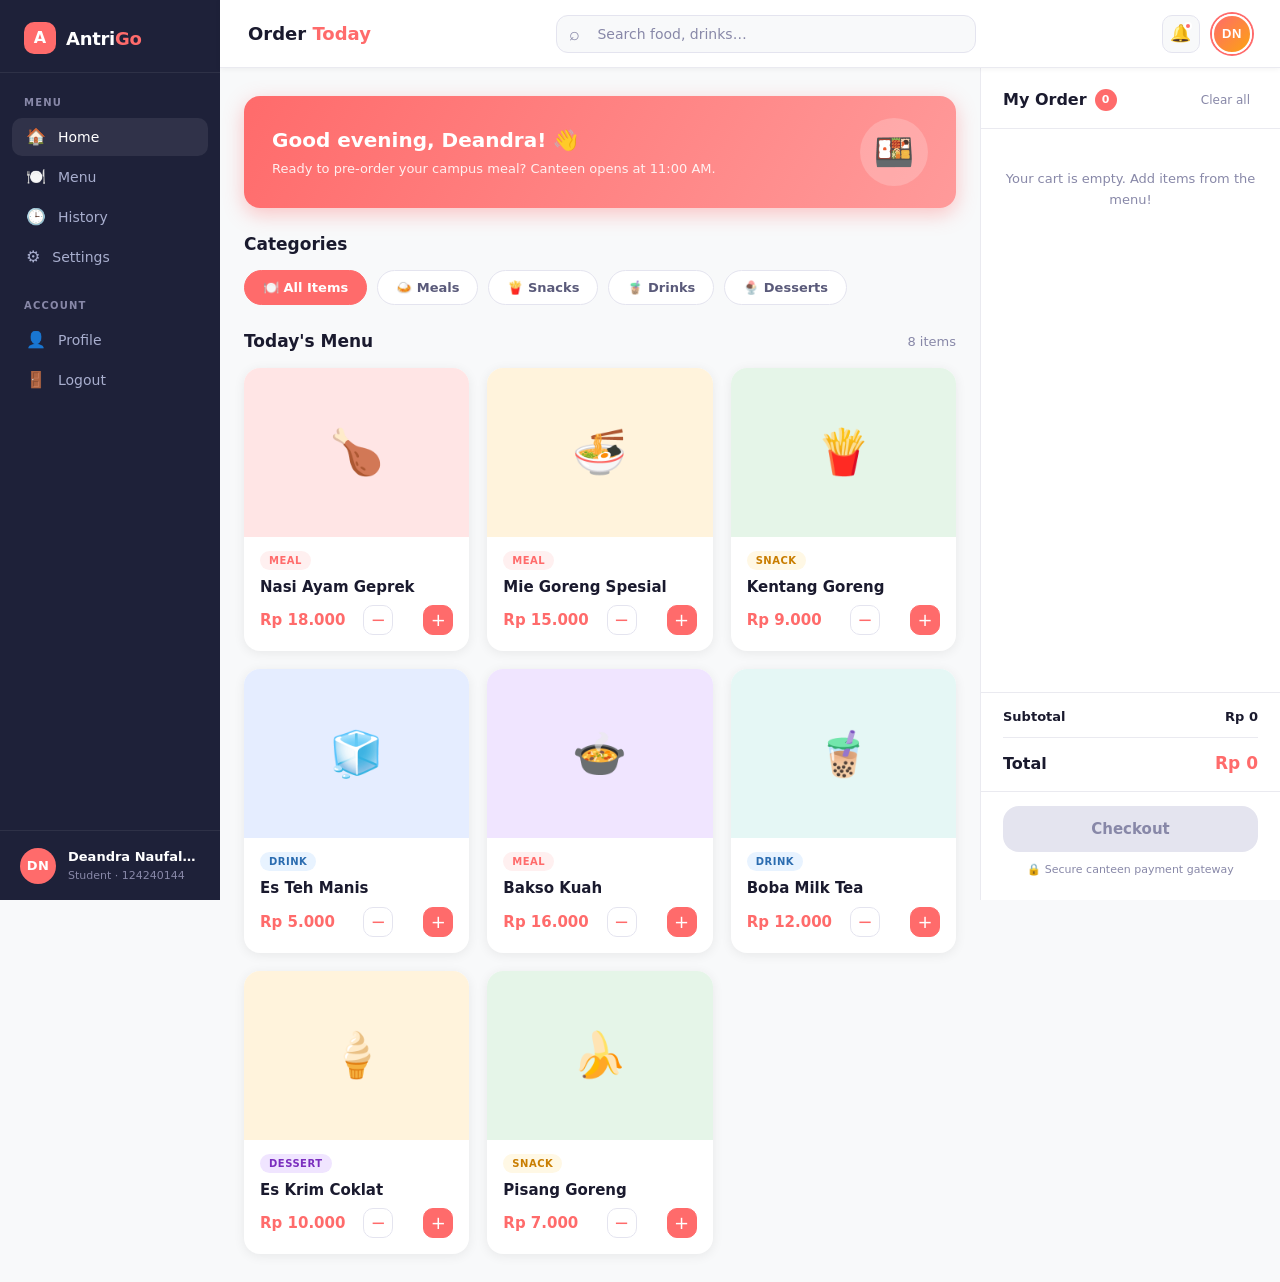
==== commit da10ed4d: "feat: add login flow, order history, and custom UI modals" ====
--- a/index.html
+++ b/index.html
@@ -8,28 +8,24 @@
 </head>
 <body>
 
-  <!-- =====================================================
-       SKIP LINK — keyboard / screen-reader accessibility
-  ===================================================== -->
+  <!-- Skip link for keyboard users -->
   <a class="skip-link" href="#main-content">Skip to main content</a>
 
-  <!-- =====================================================
-       APP SHELL — three-column grid
-  ===================================================== -->
+  <!-- =================================================================
+       APP SHELL — CSS Grid: [Sidebar | Header + Content | Cart]
+  ================================================================= -->
   <div class="app-shell">
 
-    <!-- =================================================
+    <!-- ===============================================================
          SIDEBAR
-    ================================================= -->
+    ================================================================ -->
     <aside class="sidebar" aria-label="Main navigation">
 
-      <!-- Brand -->
       <div class="sidebar__brand">
         <div class="sidebar__brand-dot" aria-hidden="true"><span>A</span></div>
         <span class="sidebar__brand-name">Antri<em>Go</em></span>
       </div>
 
-      <!-- Primary navigation -->
       <p class="sidebar__section-label">Menu</p>
       <nav>
         <ul class="sidebar__nav" role="list">
@@ -56,7 +52,6 @@
         </ul>
       </nav>
 
-      <!-- Account links -->
       <p class="sidebar__section-label">Account</p>
       <nav>
         <ul class="sidebar__nav" role="list">
@@ -66,6 +61,7 @@
             </button>
           </li>
           <li>
+            <!-- Logout triggers custom confirm modal — no native confirm() -->
             <button class="nav-btn" id="logout-btn">
               <span class="nav-icon" aria-hidden="true">🚪</span> Logout
             </button>
@@ -73,7 +69,6 @@
         </ul>
       </nav>
 
-      <!-- User info footer -->
       <div class="sidebar__footer">
         <div class="sidebar__avatar-sm" aria-hidden="true">DN</div>
         <div class="sidebar__user-info">
@@ -84,9 +79,9 @@
 
     </aside>
 
-    <!-- =================================================
+    <!-- ===============================================================
          TOP HEADER
-    ================================================= -->
+    ================================================================ -->
     <header class="header" role="banner">
       <h1 class="header__title">Order <span>Today</span></h1>
 
@@ -102,20 +97,66 @@
       </div>
 
       <div class="header__actions">
-        <button class="header__notif" aria-label="Notifications">🔔</button>
-        <button class="header__avatar" aria-label="User profile">DN</button>
+        <!-- Bell icon — clicking toggles notification dropdown -->
+        <div class="notif-wrap" id="notif-wrap">
+          <button class="header__notif" id="bell-btn" aria-label="Notifications" aria-expanded="false" aria-haspopup="true">
+            🔔
+          </button>
+          <!-- Notification dropdown — toggled by JS -->
+          <div class="notif-dropdown" id="notif-dropdown" hidden role="menu" aria-label="Notifications">
+            <div class="notif-dropdown__header">
+              <span class="notif-dropdown__title">Notifications</span>
+              <span class="notif-badge-count">3 new</span>
+            </div>
+            <ul class="notif-list" role="list">
+              <li class="notif-item notif-item--new" role="listitem">
+                <span class="notif-dot" aria-hidden="true"></span>
+                <div>
+                  <p class="notif-msg">🍲 Your order <strong>#38421</strong> is being prepared</p>
+                  <small class="notif-time">2 minutes ago</small>
+                </div>
+              </li>
+              <li class="notif-item notif-item--new" role="listitem">
+                <span class="notif-dot" aria-hidden="true"></span>
+                <div>
+                  <p class="notif-msg">✅ Order <strong>#38105</strong> is ready for pickup at Counter 3</p>
+                  <small class="notif-time">15 minutes ago</small>
+                </div>
+              </li>
+              <li class="notif-item notif-item--new" role="listitem">
+                <span class="notif-dot" aria-hidden="true"></span>
+                <div>
+                  <p class="notif-msg">🎉 New discount: <strong>10% off</strong> Meals today until 1 PM</p>
+                  <small class="notif-time">1 hour ago</small>
+                </div>
+              </li>
+              <li class="notif-item" role="listitem">
+                <span class="notif-dot notif-dot--read" aria-hidden="true"></span>
+                <div>
+                  <p class="notif-msg">🕒 Order <strong>#37980</strong> was delivered successfully</p>
+                  <small class="notif-time">Yesterday</small>
+                </div>
+              </li>
+            </ul>
+            <div class="notif-dropdown__footer">
+              <button class="notif-mark-read" id="mark-all-read">Mark all as read</button>
+            </div>
+          </div>
+        </div>
+
+        <!-- Profile avatar — clicking navigates to Profile section -->
+        <button class="header__avatar" id="profile-avatar-btn" aria-label="View profile">DN</button>
       </div>
     </header>
 
-    <!-- =================================================
-         MAIN CONTENT — section panels
-    ================================================= -->
+    <!-- ===============================================================
+         MAIN CONTENT — page sections
+    ================================================================ -->
     <main class="content" id="main-content" aria-label="Main content">
 
-      <!-- ---- HOME SECTION ---- -->
+      <!-- ---- HOME ---- -->
       <section id="section-home" class="page-section active" aria-label="Home">
 
-        <!-- Welcome banner -->
         <div class="welcome-bar">
           <div class="welcome-bar__text">
             <h2 id="greeting-text">Good morning, Deandra!</h2>
@@ -142,29 +183,30 @@
         <section aria-labelledby="menu-heading">
           <div class="section-header">
             <h3 id="menu-heading">Today's Menu</h3>
-            <span id="visible-count" class="count-badge" aria-live="polite">6 items</span>
-          </div>
-
-          <!-- data-category is used by the JS filter -->
+            <span id="visible-count" class="count-badge" aria-live="polite">8 items</span>
+          </div>
+
           <div class="food-grid" id="food-grid" role="list" aria-label="Food items">
 
-            <article class="food-card" data-id="1" data-category="meal" data-name="Nasi Ayam Geprek" data-price="18000" role="listitem">
+            <article class="food-card" data-id="1" data-category="meal"
+              data-name="Nasi Ayam Geprek" data-price="18000" role="listitem">
               <div class="food-card__img food-card__img--red" aria-hidden="true">🍗</div>
               <div class="food-card__body">
                 <span class="food-card__tag food-card__tag--meal">Meal</span>
                 <h4 class="food-card__name">Nasi Ayam Geprek</h4>
                 <div class="food-card__footer">
                   <span class="food-card__price">Rp 18.000</span>
-                  <div class="card-qty-ctrl" aria-label="Quantity control">
-                    <button class="btn-qty btn-minus" data-id="1" aria-label="Remove one Nasi Ayam Geprek" hidden>−</button>
-                    <span class="card-qty-val" aria-live="polite"></span>
-                    <button class="btn-qty btn-add" data-id="1" aria-label="Add Nasi Ayam Geprek to cart">+</button>
-                  </div>
-                </div>
-              </div>
-            </article>
-
-            <article class="food-card" data-id="2" data-category="meal" data-name="Mie Goreng Spesial" data-price="15000" role="listitem">
+                  <div class="card-qty-ctrl">
+                    <button class="btn-qty btn-minus" data-id="1" hidden>−</button>
+                    <span class="card-qty-val" aria-live="polite"></span>
+                    <button class="btn-qty btn-add" data-id="1" aria-label="Add Nasi Ayam Geprek">+</button>
+                  </div>
+                </div>
+              </div>
+            </article>
+
+            <article class="food-card" data-id="2" data-category="meal"
+              data-name="Mie Goreng Spesial" data-price="15000" role="listitem">
               <div class="food-card__img food-card__img--amber" aria-hidden="true">🍜</div>
               <div class="food-card__body">
                 <span class="food-card__tag food-card__tag--meal">Meal</span>
@@ -172,15 +214,16 @@
                 <div class="food-card__footer">
                   <span class="food-card__price">Rp 15.000</span>
                   <div class="card-qty-ctrl">
-                    <button class="btn-qty btn-minus" data-id="2" aria-label="Remove one Mie Goreng Spesial" hidden>−</button>
-                    <span class="card-qty-val" aria-live="polite"></span>
-                    <button class="btn-qty btn-add" data-id="2" aria-label="Add Mie Goreng Spesial to cart">+</button>
-                  </div>
-                </div>
-              </div>
-            </article>
-
-            <article class="food-card" data-id="3" data-category="snack" data-name="Kentang Goreng" data-price="9000" role="listitem">
+                    <button class="btn-qty btn-minus" data-id="2" hidden>−</button>
+                    <span class="card-qty-val" aria-live="polite"></span>
+                    <button class="btn-qty btn-add" data-id="2" aria-label="Add Mie Goreng Spesial">+</button>
+                  </div>
+                </div>
+              </div>
+            </article>
+
+            <article class="food-card" data-id="3" data-category="snack"
+              data-name="Kentang Goreng" data-price="9000" role="listitem">
               <div class="food-card__img food-card__img--green" aria-hidden="true">🍟</div>
               <div class="food-card__body">
                 <span class="food-card__tag food-card__tag--snack">Snack</span>
@@ -188,15 +231,16 @@
                 <div class="food-card__footer">
                   <span class="food-card__price">Rp 9.000</span>
                   <div class="card-qty-ctrl">
-                    <button class="btn-qty btn-minus" data-id="3" aria-label="Remove one Kentang Goreng" hidden>−</button>
-                    <span class="card-qty-val" aria-live="polite"></span>
-                    <button class="btn-qty btn-add" data-id="3" aria-label="Add Kentang Goreng to cart">+</button>
-                  </div>
-                </div>
-              </div>
-            </article>
-
-            <article class="food-card" data-id="4" data-category="drink" data-name="Es Teh Manis" data-price="5000" role="listitem">
+                    <button class="btn-qty btn-minus" data-id="3" hidden>−</button>
+                    <span class="card-qty-val" aria-live="polite"></span>
+                    <button class="btn-qty btn-add" data-id="3" aria-label="Add Kentang Goreng">+</button>
+                  </div>
+                </div>
+              </div>
+            </article>
+
+            <article class="food-card" data-id="4" data-category="drink"
+              data-name="Es Teh Manis" data-price="5000" role="listitem">
               <div class="food-card__img food-card__img--blue" aria-hidden="true">🧊</div>
               <div class="food-card__body">
                 <span class="food-card__tag food-card__tag--drink">Drink</span>
@@ -204,15 +248,16 @@
                 <div class="food-card__footer">
                   <span class="food-card__price">Rp 5.000</span>
                   <div class="card-qty-ctrl">
-                    <button class="btn-qty btn-minus" data-id="4" aria-label="Remove one Es Teh Manis" hidden>−</button>
-                    <span class="card-qty-val" aria-live="polite"></span>
-                    <button class="btn-qty btn-add" data-id="4" aria-label="Add Es Teh Manis to cart">+</button>
-                  </div>
-                </div>
-              </div>
-            </article>
-
-            <article class="food-card" data-id="5" data-category="meal" data-name="Bakso Kuah" data-price="16000" role="listitem">
+                    <button class="btn-qty btn-minus" data-id="4" hidden>−</button>
+                    <span class="card-qty-val" aria-live="polite"></span>
+                    <button class="btn-qty btn-add" data-id="4" aria-label="Add Es Teh Manis">+</button>
+                  </div>
+                </div>
+              </div>
+            </article>
+
+            <article class="food-card" data-id="5" data-category="meal"
+              data-name="Bakso Kuah" data-price="16000" role="listitem">
               <div class="food-card__img food-card__img--purple" aria-hidden="true">🍲</div>
               <div class="food-card__body">
                 <span class="food-card__tag food-card__tag--meal">Meal</span>
@@ -220,15 +265,16 @@
                 <div class="food-card__footer">
                   <span class="food-card__price">Rp 16.000</span>
                   <div class="card-qty-ctrl">
-                    <button class="btn-qty btn-minus" data-id="5" aria-label="Remove one Bakso Kuah" hidden>−</button>
-                    <span class="card-qty-val" aria-live="polite"></span>
-                    <button class="btn-qty btn-add" data-id="5" aria-label="Add Bakso Kuah to cart">+</button>
-                  </div>
-                </div>
-              </div>
-            </article>
-
-            <article class="food-card" data-id="6" data-category="drink" data-name="Boba Milk Tea" data-price="12000" role="listitem">
+                    <button class="btn-qty btn-minus" data-id="5" hidden>−</button>
+                    <span class="card-qty-val" aria-live="polite"></span>
+                    <button class="btn-qty btn-add" data-id="5" aria-label="Add Bakso Kuah">+</button>
+                  </div>
+                </div>
+              </div>
+            </article>
+
+            <article class="food-card" data-id="6" data-category="drink"
+              data-name="Boba Milk Tea" data-price="12000" role="listitem">
               <div class="food-card__img food-card__img--teal" aria-hidden="true">🧋</div>
               <div class="food-card__body">
                 <span class="food-card__tag food-card__tag--drink">Drink</span>
@@ -236,15 +282,16 @@
                 <div class="food-card__footer">
                   <span class="food-card__price">Rp 12.000</span>
                   <div class="card-qty-ctrl">
-                    <button class="btn-qty btn-minus" data-id="6" aria-label="Remove one Boba Milk Tea" hidden>−</button>
-                    <span class="card-qty-val" aria-live="polite"></span>
-                    <button class="btn-qty btn-add" data-id="6" aria-label="Add Boba Milk Tea to cart">+</button>
-                  </div>
-                </div>
-              </div>
-            </article>
-
-            <article class="food-card" data-id="7" data-category="dessert" data-name="Es Krim Coklat" data-price="10000" role="listitem">
+                    <button class="btn-qty btn-minus" data-id="6" hidden>−</button>
+                    <span class="card-qty-val" aria-live="polite"></span>
+                    <button class="btn-qty btn-add" data-id="6" aria-label="Add Boba Milk Tea">+</button>
+                  </div>
+                </div>
+              </div>
+            </article>
+
+            <article class="food-card" data-id="7" data-category="dessert"
+              data-name="Es Krim Coklat" data-price="10000" role="listitem">
               <div class="food-card__img food-card__img--amber" aria-hidden="true">🍦</div>
               <div class="food-card__body">
                 <span class="food-card__tag food-card__tag--dessert">Dessert</span>
@@ -252,15 +299,16 @@
                 <div class="food-card__footer">
                   <span class="food-card__price">Rp 10.000</span>
                   <div class="card-qty-ctrl">
-                    <button class="btn-qty btn-minus" data-id="7" aria-label="Remove one Es Krim Coklat" hidden>−</button>
-                    <span class="card-qty-val" aria-live="polite"></span>
-                    <button class="btn-qty btn-add" data-id="7" aria-label="Add Es Krim Coklat to cart">+</button>
-                  </div>
-                </div>
-              </div>
-            </article>
-
-            <article class="food-card" data-id="8" data-category="snack" data-name="Pisang Goreng" data-price="7000" role="listitem">
+                    <button class="btn-qty btn-minus" data-id="7" hidden>−</button>
+                    <span class="card-qty-val" aria-live="polite"></span>
+                    <button class="btn-qty btn-add" data-id="7" aria-label="Add Es Krim Coklat">+</button>
+                  </div>
+                </div>
+              </div>
+            </article>
+
+            <article class="food-card" data-id="8" data-category="snack"
+              data-name="Pisang Goreng" data-price="7000" role="listitem">
               <div class="food-card__img food-card__img--green" aria-hidden="true">🍌</div>
               <div class="food-card__body">
                 <span class="food-card__tag food-card__tag--snack">Snack</span>
@@ -268,9 +316,9 @@
                 <div class="food-card__footer">
                   <span class="food-card__price">Rp 7.000</span>
                   <div class="card-qty-ctrl">
-                    <button class="btn-qty btn-minus" data-id="8" aria-label="Remove one Pisang Goreng" hidden>−</button>
-                    <span class="card-qty-val" aria-live="polite"></span>
-                    <button class="btn-qty btn-add" data-id="8" aria-label="Add Pisang Goreng to cart">+</button>
+                    <button class="btn-qty btn-minus" data-id="8" hidden>−</button>
+                    <span class="card-qty-val" aria-live="polite"></span>
+                    <button class="btn-qty btn-add" data-id="8" aria-label="Add Pisang Goreng">+</button>
                   </div>
                 </div>
               </div>
@@ -278,15 +326,14 @@
 
           </div><!-- /food-grid -->
 
-          <!-- Empty state when filter finds nothing -->
           <p class="empty-state" id="empty-state" hidden aria-live="polite">
             No items found in this category. 🍽️
           </p>
-
         </section>
+
       </section><!-- /section-home -->
 
-      <!-- ---- MENU SECTION ---- -->
+      <!-- ---- MENU ---- -->
       <section id="section-menu" class="page-section" aria-label="Full Menu" hidden>
         <div class="placeholder-page">
           <div class="placeholder-icon">🍽️</div>
@@ -295,16 +342,22 @@
         </div>
       </section>
 
-      <!-- ---- HISTORY SECTION ---- -->
+      <!-- ---- HISTORY ---- -->
       <section id="section-history" class="page-section" aria-label="Order History" hidden>
-        <div class="placeholder-page">
-          <div class="placeholder-icon">🕒</div>
-          <h2>Order History</h2>
-          <p>Your past orders will appear here. No orders yet!</p>
+        <div class="section-header">
+          <h3>Order History</h3>
+          <span id="history-count" class="count-badge">0 orders</span>
+        </div>
+        <!-- History list — populated dynamically by JS on each confirmed order -->
+        <div id="history-list" class="history-list" aria-label="Past orders" aria-live="polite">
+          <div class="history-empty" id="history-empty">
+            <div class="placeholder-icon">🕒</div>
+            <p>No orders yet. Place your first order!</p>
+          </div>
         </div>
       </section>
 
-      <!-- ---- SETTINGS SECTION ---- -->
+      <!-- ---- SETTINGS ---- -->
       <section id="section-settings" class="page-section" aria-label="Settings" hidden>
         <div class="placeholder-page">
           <div class="placeholder-icon">⚙️</div>
@@ -313,20 +366,37 @@
         </div>
       </section>
 
-      <!-- ---- PROFILE SECTION ---- -->
+      <!-- ---- PROFILE ---- -->
       <section id="section-profile" class="page-section" aria-label="Profile" hidden>
-        <div class="placeholder-page">
-          <div class="placeholder-icon">👤</div>
-          <h2>Deandra Naufal Maulana</h2>
-          <p>Student ID: 124240144 &nbsp;·&nbsp; Faculty of Computer Science</p>
+        <div class="profile-card">
+          <div class="profile-avatar-lg" aria-hidden="true">DN</div>
+          <div class="profile-info">
+            <h2 class="profile-name">Deandra Naufal Maulana</h2>
+            <p class="profile-id">Student ID: 124240144</p>
+            <p class="profile-faculty">Faculty of Computer Science · Universitas Pertamina</p>
+          </div>
+          <div class="profile-stats">
+            <div class="profile-stat">
+              <span class="profile-stat__val" id="stat-orders">0</span>
+              <span class="profile-stat__label">Orders</span>
+            </div>
+            <div class="profile-stat">
+              <span class="profile-stat__val" id="stat-spent">Rp 0</span>
+              <span class="profile-stat__label">Total Spent</span>
+            </div>
+            <div class="profile-stat">
+              <span class="profile-stat__val">⭐ 4.9</span>
+              <span class="profile-stat__label">Rating</span>
+            </div>
+          </div>
         </div>
       </section>
 
     </main>
 
-    <!-- =================================================
-         RIGHT PANEL — CART / ORDER SUMMARY
-    ================================================= -->
+    <!-- ===============================================================
+         CART PANEL (RIGHT SIDEBAR)
+    ================================================================ -->
     <aside class="cart-panel" id="cart" aria-label="Order summary">
 
       <div class="cart-panel__header">
@@ -334,42 +404,43 @@
           My Order
           <span class="cart-badge" id="cart-count" aria-label="items in cart">0</span>
         </h2>
-        <button class="cart-panel__clear" id="clear-cart-btn" aria-label="Clear all cart items">Clear all</button>
-      </div>
-
-      <!-- Dynamic cart item list — populated by JS -->
+        <!-- Triggers custom confirm modal -->
+        <button class="cart-panel__clear" id="clear-cart-btn" aria-label="Clear all items">
+          Clear all
+        </button>
+      </div>
+
+      <!-- Cart items — rendered by JS -->
       <div class="cart-items" id="cart-items" aria-label="Items in your order">
-        <p class="cart-empty-msg" id="cart-empty-msg">Your cart is empty. Add items from the menu!</p>
+        <p class="cart-empty-msg" id="cart-empty-msg">
+          Your cart is empty. Add items from the menu!
+        </p>
       </div>
 
       <div class="cart-divider" role="separator"></div>
 
-      <!-- Totals — updated by JS -->
+      <!-- Totals -->
       <div class="cart-totals" id="cart-totals">
         <div class="cart-totals__row cart-totals__row--subtotal">
           <span>Subtotal</span>
           <span id="subtotal-val">Rp 0</span>
         </div>
-        <div class="cart-totals__row">
+        <!-- Service fee row — hidden when cart is empty -->
+        <div class="cart-totals__row" id="service-fee-row" hidden>
           <span>Service fee</span>
           <span>Rp 1.000</span>
-        </div>
-        <div class="cart-totals__row">
-          <span>Discount</span>
-          <span class="discount-text">− Rp 0</span>
         </div>
         <div class="cart-divider-inner" role="separator"></div>
         <div class="cart-totals__row cart-totals__row--total">
           <span>Total</span>
-          <span class="cart-totals__value--accent" id="total-val">Rp 1.000</span>
+          <span class="cart-totals__value--accent" id="total-val">Rp 0</span>
         </div>
       </div>
 
       <div class="cart-divider" role="separator"></div>
 
-      <!-- Checkout button -->
       <div class="cart-panel__checkout">
-        <button class="btn-checkout" id="checkout-btn" aria-label="Proceed to checkout">
+        <button class="btn-checkout" id="checkout-btn" disabled aria-label="Proceed to checkout">
           Checkout
         </button>
         <p class="checkout-note">🔒 Secure canteen payment gateway</p>
@@ -379,28 +450,28 @@
 
   </div><!-- /app-shell -->
 
-  <!-- =================================================
-       CHECKOUT MODAL — hidden by default, shown by JS
-  ================================================= -->
-  <div class="modal-overlay" id="modal-overlay" role="dialog" aria-modal="true" aria-labelledby="modal-title" hidden>
-    <div class="modal">
+  <!-- =================================================================
+       CUSTOM MODAL — shared overlay, content injected by JS
+  ================================================================= -->
+  <div class="modal-overlay" id="modal-overlay" role="dialog" aria-modal="true"
+       aria-labelledby="modal-title" hidden>
+    <div class="modal" id="modal-box">
       <div class="modal__header">
-        <h2 id="modal-title">🧾 Order Receipt</h2>
-        <button class="modal__close" id="modal-close" aria-label="Close receipt">✕</button>
+        <h2 id="modal-title">Confirm</h2>
+        <button class="modal__close" id="modal-close" aria-label="Close">✕</button>
       </div>
       <div class="modal__body" id="modal-body">
-        <!-- Receipt content injected by JS -->
-      </div>
-      <div class="modal__footer">
-        <button class="btn-modal-confirm" id="modal-confirm">✅ Confirm Order</button>
-        <button class="btn-modal-cancel" id="modal-cancel">Back to Cart</button>
+        <!-- Content injected per use-case -->
+      </div>
+      <div class="modal__footer" id="modal-footer">
+        <!-- Buttons injected per use-case -->
       </div>
     </div>
   </div>
 
-  <!-- =================================================
-       SUCCESS TOAST — shown after order confirmed
-  ================================================= -->
+  <!-- =================================================================
+       SUCCESS TOAST
+  ================================================================= -->
   <div class="toast" id="success-toast" aria-live="assertive" hidden>
     ✅ Order placed! Check your pickup time at the canteen.
   </div>
--- a/css/style.css
+++ b/css/style.css
@@ -1,6 +1,6 @@
 /* =================================================================
    AntriGo — Campus Canteen Pre-Order Dashboard
-   css/style.css
+   css/style.css  (v3 — login, custom modals, bell dropdown, history)
    Primary: #FF6B6B | Accent: #FCA311 | Background: #F8F9FA
 ================================================================= */
 
@@ -14,37 +14,32 @@
 }
 
 :root {
-  /* Brand palette */
   --primary:        #FF6B6B;
   --primary-dark:   #e85555;
   --primary-light:  #fff0f0;
   --accent:         #FCA311;
   --accent-dark:    #e0920a;
   --success:        #22a85a;
-
-  /* Neutrals */
+  --success-light:  #e8f7ef;
+
   --bg:             #F8F9FA;
   --surface:        #FFFFFF;
   --border:         #E4E4EF;
   --border-light:   #EAEAF0;
 
-  /* Sidebar */
   --sidebar-bg:     #1E2139;
   --sidebar-text:   #A8AECE;
   --sidebar-active: #FFFFFF;
   --sidebar-hover:  rgba(255, 255, 255, 0.08);
 
-  /* Text hierarchy */
   --text-primary:   #1A1A2E;
   --text-secondary: #5A5A7A;
   --text-muted:     #8888A8;
 
-  /* Layout dimensions */
   --sidebar-w:      220px;
   --cart-w:         300px;
   --header-h:       68px;
 
-  /* Design tokens */
   --radius:         16px;
   --radius-sm:      10px;
   --radius-pill:    50px;
@@ -52,22 +47,17 @@
   --shadow-elevated: 0 8px 28px rgba(0, 0, 0, 0.11);
   --shadow-primary: 0 6px 20px rgba(255, 107, 107, 0.38);
 
-  /* Typography */
   --font: -apple-system, "Segoe UI", system-ui, Roboto, sans-serif;
 
-  /* Transitions */
-  --t-fast:  0.12s ease;
-  --t-base:  0.18s ease;
-  --t-slow:  0.28s ease;
+  --t-fast: 0.12s ease;
+  --t-base: 0.18s ease;
+  --t-slow: 0.28s ease;
 }
 
 /* -----------------------------------------------------------------
-   BASE STYLES
+   BASE
 ----------------------------------------------------------------- */
-html {
-  height: 100%;
-  scroll-behavior: smooth;
-}
+html { height: 100%; scroll-behavior: smooth; }
 
 body {
   height: 100%;
@@ -79,42 +69,210 @@
   -webkit-font-smoothing: antialiased;
 }
 
-/* Visually-hidden utility — accessible but invisible */
 .sr-only {
   position: absolute;
-  width: 1px;
-  height: 1px;
-  padding: 0;
-  margin: -1px;
+  width: 1px; height: 1px;
+  padding: 0; margin: -1px;
   overflow: hidden;
-  clip: rect(0, 0, 0, 0);
+  clip: rect(0,0,0,0);
   white-space: nowrap;
   border: 0;
 }
 
-/* Skip link — visible only on keyboard focus */
 .skip-link {
   position: absolute;
-  top: -48px;
-  left: 16px;
+  top: -48px; left: 16px;
   background: var(--primary);
   color: #fff;
   padding: 8px 16px;
   border-radius: var(--radius-sm);
-  font-weight: 600;
-  font-size: 14px;
+  font-weight: 600; font-size: 14px;
   text-decoration: none;
   z-index: 9999;
   transition: top var(--t-base);
 }
-.skip-link:focus {
-  top: 8px;
-}
-
-/* -----------------------------------------------------------------
-   APP SHELL — CSS Grid three-column layout
-   [Sidebar 220px] | [Main 1fr] | [Cart 300px]
------------------------------------------------------------------ */
+.skip-link:focus { top: 8px; }
+
+/* =================================================================
+   LOGIN PAGE
+================================================================= */
+body.login-page {
+  display: flex;
+  align-items: center;
+  justify-content: center;
+  min-height: 100vh;
+  background: var(--bg);
+  position: relative;
+  overflow: hidden;
+}
+
+/* Decorative gradient blobs */
+.login-bg { position: fixed; inset: 0; pointer-events: none; z-index: 0; }
+
+.login-blob {
+  position: absolute;
+  border-radius: 50%;
+  filter: blur(80px);
+  opacity: 0.35;
+}
+
+.login-blob--1 {
+  width: 420px; height: 420px;
+  background: var(--primary);
+  top: -120px; left: -100px;
+}
+
+.login-blob--2 {
+  width: 360px; height: 360px;
+  background: var(--accent);
+  bottom: -100px; right: -80px;
+}
+
+.login-wrap {
+  position: relative;
+  z-index: 1;
+  width: 100%;
+  padding: 24px 16px;
+  display: flex;
+  align-items: center;
+  justify-content: center;
+}
+
+/* Login card */
+.login-card {
+  background: var(--surface);
+  border-radius: var(--radius);
+  box-shadow: 0 16px 48px rgba(0, 0, 0, 0.12);
+  padding: 40px 36px 32px;
+  width: 100%;
+  max-width: 420px;
+  display: flex;
+  flex-direction: column;
+  gap: 6px;
+}
+
+/* Reuse sidebar brand styles — override color for light bg */
+.login-brand {
+  display: flex;
+  align-items: center;
+  gap: 10px;
+  margin-bottom: 12px;
+}
+
+.login-title {
+  font-size: 22px;
+  font-weight: 800;
+  color: var(--text-primary);
+  margin-top: 4px;
+}
+
+.login-subtitle {
+  font-size: 14px;
+  color: var(--text-muted);
+  margin-bottom: 12px;
+}
+
+/* Form */
+.login-form { display: flex; flex-direction: column; gap: 14px; margin-top: 8px; }
+
+.login-field { display: flex; flex-direction: column; gap: 5px; }
+
+.login-label {
+  font-size: 13px;
+  font-weight: 600;
+  color: var(--text-secondary);
+}
+
+.login-input-wrap { position: relative; }
+
+.login-input {
+  width: 100%;
+  padding: 11px 14px;
+  border: 1.5px solid var(--border);
+  border-radius: var(--radius-sm);
+  background: var(--bg);
+  font-family: var(--font);
+  font-size: 14px;
+  color: var(--text-primary);
+  outline: none;
+  transition: border-color var(--t-fast), background var(--t-fast);
+}
+
+.login-input:focus {
+  border-color: var(--primary);
+  background: var(--surface);
+}
+
+/* Password toggle button */
+.login-eye {
+  position: absolute;
+  right: 10px;
+  top: 50%;
+  transform: translateY(-50%);
+  background: none;
+  border: none;
+  cursor: pointer;
+  font-size: 16px;
+  padding: 4px;
+  line-height: 1;
+  color: var(--text-muted);
+}
+
+/* Error message */
+.login-error {
+  color: var(--primary);
+  font-size: 13px;
+  font-weight: 500;
+  background: var(--primary-light);
+  border-radius: 8px;
+  padding: 8px 12px;
+}
+
+/* Submit button */
+.btn-login {
+  padding: 13px 0;
+  background: var(--primary);
+  color: #fff;
+  border: none;
+  border-radius: var(--radius-sm);
+  font-family: var(--font);
+  font-size: 15px;
+  font-weight: 700;
+  cursor: pointer;
+  margin-top: 4px;
+  box-shadow: var(--shadow-primary);
+  transition: background var(--t-fast), transform var(--t-fast);
+}
+.btn-login:hover    { background: var(--primary-dark); transform: translateY(-1px); }
+.btn-login:disabled { background: var(--border); box-shadow: none; cursor: not-allowed; transform: none; color: var(--text-muted); }
+
+.login-footer-text {
+  text-align: center;
+  font-size: 12px;
+  color: var(--text-muted);
+  margin-top: 4px;
+}
+
+.login-link { color: var(--primary); text-decoration: none; font-weight: 500; }
+.login-link:hover { text-decoration: underline; }
+
+/* Demo hint strip */
+.login-demo-hint {
+  display: flex;
+  align-items: center;
+  gap: 8px;
+  margin-top: 16px;
+  padding: 10px 14px;
+  background: #FFF8E5;
+  border-radius: 10px;
+  font-size: 12px;
+  color: #7a5800;
+  border: 1px solid #ffe0a0;
+}
+
+/* =================================================================
+   APP SHELL — three-column CSS Grid
+================================================================= */
 .app-shell {
   display: grid;
   grid-template-columns: var(--sidebar-w) 1fr var(--cart-w);
@@ -137,38 +295,28 @@
   top: 0;
   height: 100vh;
   overflow-y: auto;
-  /* Custom scrollbar for WebKit */
   scrollbar-width: thin;
   scrollbar-color: rgba(255,255,255,0.1) transparent;
 }
 
-/* Brand / logo row */
 .sidebar__brand {
   display: flex;
   align-items: center;
   gap: 10px;
   padding: 22px 24px 18px;
-  border-bottom: 1px solid rgba(255, 255, 255, 0.07);
+  border-bottom: 1px solid rgba(255,255,255,0.07);
   flex-shrink: 0;
 }
 
 .sidebar__brand-dot {
-  width: 32px;
-  height: 32px;
+  width: 32px; height: 32px;
   border-radius: var(--radius-sm);
   background: var(--primary);
-  display: flex;
-  align-items: center;
-  justify-content: center;
+  display: flex; align-items: center; justify-content: center;
   flex-shrink: 0;
 }
 
-.sidebar__brand-dot span {
-  color: #fff;
-  font-size: 16px;
-  font-weight: 800;
-  line-height: 1;
-}
+.sidebar__brand-dot span { color:#fff; font-size:16px; font-weight:800; line-height:1; }
 
 .sidebar__brand-name {
   color: var(--sidebar-active);
@@ -177,12 +325,8 @@
   letter-spacing: -0.3px;
 }
 
-.sidebar__brand-name em {
-  font-style: normal;
-  color: var(--primary);
-}
-
-/* Section labels (e.g. "MENU", "ACCOUNT") */
+.sidebar__brand-name em { font-style: normal; color: var(--primary); }
+
 .sidebar__section-label {
   padding: 22px 24px 8px;
   font-size: 10px;
@@ -193,17 +337,9 @@
   flex-shrink: 0;
 }
 
-/* Nav list */
-.sidebar__nav {
-  list-style: none;
-  padding: 0 12px;
-}
-
-.sidebar__nav li + li {
-  margin-top: 2px;
-}
-
-/* Nav buttons — replaced <a> with <button> for JS section switching */
+.sidebar__nav { list-style: none; padding: 0 12px; }
+.sidebar__nav li + li { margin-top: 2px; }
+
 .nav-btn {
   display: flex;
   align-items: center;
@@ -222,28 +358,16 @@
   transition: background var(--t-fast), color var(--t-fast);
 }
 
-.nav-btn:hover {
-  background: var(--sidebar-hover);
-  color: var(--sidebar-active);
-}
-
-.nav-btn.active {
-  background: var(--sidebar-hover);
-  color: var(--sidebar-active);
-}
-
-/* Emoji nav icon */
-.nav-icon {
-  font-size: 16px;
-  flex-shrink: 0;
-  line-height: 1;
-}
-
-/* Sidebar footer — user info strip */
+.nav-btn:hover        { background: var(--sidebar-hover); color: var(--sidebar-active); }
+.nav-btn.active       { background: var(--sidebar-hover); color: var(--sidebar-active); }
+.nav-btn:focus-visible{ outline: 2px solid var(--primary); outline-offset: -2px; }
+
+.nav-icon { font-size: 16px; flex-shrink: 0; line-height: 1; }
+
 .sidebar__footer {
   margin-top: auto;
   padding: 16px 20px;
-  border-top: 1px solid rgba(255, 255, 255, 0.07);
+  border-top: 1px solid rgba(255,255,255,0.07);
   display: flex;
   align-items: center;
   gap: 12px;
@@ -251,18 +375,12 @@
 }
 
 .sidebar__avatar-sm {
-  width: 36px;
-  height: 36px;
+  width: 36px; height: 36px;
   border-radius: 50%;
   background: var(--primary);
-  display: flex;
-  align-items: center;
-  justify-content: center;
-  color: #fff;
-  font-weight: 700;
-  font-size: 13px;
-  flex-shrink: 0;
-  letter-spacing: 0.5px;
+  display: flex; align-items: center; justify-content: center;
+  color: #fff; font-weight: 700; font-size: 13px;
+  flex-shrink: 0; letter-spacing: 0.5px;
 }
 
 .sidebar__user-info strong {
@@ -270,7 +388,6 @@
   font-size: 13px;
   color: var(--sidebar-active);
   font-weight: 600;
-  /* Truncate long names */
   white-space: nowrap;
   overflow: hidden;
   text-overflow: ellipsis;
@@ -298,34 +415,19 @@
   gap: 16px;
   position: sticky;
   top: 0;
-  z-index: 100;
-  box-shadow: 0 1px 6px rgba(0, 0, 0, 0.05);
-}
-
-.header__title {
-  font-size: 18px;
-  font-weight: 700;
-  color: var(--text-primary);
-  white-space: nowrap;
-}
-
-.header__title span {
-  color: var(--primary);
-}
-
-/* Search field */
-.header__search {
-  flex: 1;
-  max-width: 420px;
-  position: relative;
-}
-
-/* Unicode search icon via ::before */
+  z-index: 200;
+  box-shadow: 0 1px 6px rgba(0,0,0,0.05);
+}
+
+.header__title { font-size: 18px; font-weight: 700; color: var(--text-primary); white-space: nowrap; }
+.header__title span { color: var(--primary); }
+
+.header__search { flex: 1; max-width: 420px; position: relative; }
+
 .header__search::before {
   content: "⌕";
   position: absolute;
-  left: 13px;
-  top: 50%;
+  left: 13px; top: 50%;
   transform: translateY(-50%);
   color: var(--text-muted);
   font-size: 18px;
@@ -346,68 +448,147 @@
   transition: border-color var(--t-fast), background var(--t-fast);
 }
 
-.header__search input::placeholder {
-  color: var(--text-muted);
-}
-
-.header__search input:focus {
-  border-color: var(--primary);
-  background: var(--surface);
-}
-
-/* Header right actions */
-.header__actions {
-  display: flex;
-  align-items: center;
-  gap: 12px;
-}
-
-/* Notification bell button */
+.header__search input::placeholder { color: var(--text-muted); }
+.header__search input:focus { border-color: var(--primary); background: var(--surface); }
+
+.header__actions { display: flex; align-items: center; gap: 12px; }
+
+/* -----------------------------------------------------------------
+   NOTIFICATION BELL + DROPDOWN
+----------------------------------------------------------------- */
+/* Wrapper provides positioning context for the dropdown */
+.notif-wrap { position: relative; }
+
 .header__notif {
   position: relative;
-  width: 38px;
-  height: 38px;
+  width: 38px; height: 38px;
   border-radius: var(--radius-sm);
   background: var(--bg);
   border: 1.5px solid var(--border);
-  display: flex;
-  align-items: center;
-  justify-content: center;
+  display: flex; align-items: center; justify-content: center;
   cursor: pointer;
   font-size: 17px;
   transition: border-color var(--t-fast), background var(--t-fast);
 }
 
-.header__notif:hover {
-  border-color: var(--primary);
-  background: var(--primary-light);
-}
-
-/* Red dot badge on bell */
+.header__notif:hover { border-color: var(--primary); background: var(--primary-light); }
+
+/* Red dot badge */
 .header__notif::after {
   content: "";
   position: absolute;
-  top: 6px;
-  right: 7px;
-  width: 8px;
-  height: 8px;
+  top: 6px; right: 7px;
+  width: 8px; height: 8px;
   background: var(--primary);
   border-radius: 50%;
   border: 2px solid var(--surface);
-}
-
-/* Profile avatar circle */
+  transition: opacity var(--t-fast);
+}
+
+/* Hide dot when all read */
+.header__notif.all-read::after { opacity: 0; }
+
+/* Notification dropdown panel */
+.notif-dropdown {
+  position: absolute;
+  top: calc(100% + 10px);
+  right: 0;
+  width: 340px;
+  background: var(--surface);
+  border-radius: var(--radius);
+  box-shadow: 0 12px 40px rgba(0,0,0,0.14);
+  border: 1px solid var(--border-light);
+  z-index: 300;
+  /* Pop-in animation */
+  transform-origin: top right;
+  transform: scale(0.92);
+  opacity: 0;
+  transition: transform 0.18s ease, opacity 0.18s ease;
+}
+
+/* JS adds .open to trigger the transition */
+.notif-dropdown.open {
+  transform: scale(1);
+  opacity: 1;
+}
+
+.notif-dropdown[hidden] { display: none; }
+
+.notif-dropdown__header {
+  display: flex;
+  align-items: center;
+  justify-content: space-between;
+  padding: 14px 16px 10px;
+  border-bottom: 1px solid var(--border-light);
+}
+
+.notif-dropdown__title { font-size: 14px; font-weight: 700; color: var(--text-primary); }
+
+.notif-badge-count {
+  font-size: 11px;
+  font-weight: 700;
+  color: var(--primary);
+  background: var(--primary-light);
+  padding: 2px 8px;
+  border-radius: var(--radius-pill);
+}
+
+.notif-list { list-style: none; padding: 8px 0; }
+
+.notif-item {
+  display: flex;
+  align-items: flex-start;
+  gap: 10px;
+  padding: 10px 16px;
+  transition: background var(--t-fast);
+  cursor: default;
+}
+
+.notif-item:hover { background: var(--bg); }
+
+/* Unread indicator dot */
+.notif-dot {
+  width: 8px; height: 8px;
+  border-radius: 50%;
+  background: var(--primary);
+  flex-shrink: 0;
+  margin-top: 6px;
+}
+
+.notif-dot--read { background: var(--border); }
+
+.notif-msg { font-size: 13px; color: var(--text-primary); line-height: 1.45; }
+.notif-time { font-size: 11px; color: var(--text-muted); margin-top: 3px; display: block; }
+
+.notif-dropdown__footer {
+  padding: 10px 16px 14px;
+  border-top: 1px solid var(--border-light);
+  text-align: center;
+}
+
+.notif-mark-read {
+  background: none;
+  border: none;
+  cursor: pointer;
+  font-family: var(--font);
+  font-size: 12px;
+  font-weight: 600;
+  color: var(--primary);
+  padding: 4px 8px;
+  border-radius: 6px;
+  transition: background var(--t-fast);
+}
+
+.notif-mark-read:hover { background: var(--primary-light); }
+
+/* Profile avatar button */
 .header__avatar {
-  width: 40px;
-  height: 40px;
+  width: 40px; height: 40px;
   border-radius: 50%;
   background: linear-gradient(135deg, var(--primary) 0%, var(--accent) 100%);
-  display: flex;
-  align-items: center;
-  justify-content: center;
+  display: flex; align-items: center; justify-content: center;
   color: #fff;
-  font-weight: 700;
-  font-size: 13px;
+  font-weight: 700; font-size: 13px;
   cursor: pointer;
   border: 2.5px solid var(--surface);
   box-shadow: 0 0 0 2px var(--primary);
@@ -415,12 +596,10 @@
   transition: box-shadow var(--t-fast);
 }
 
-.header__avatar:hover {
-  box-shadow: 0 0 0 3px var(--primary);
-}
+.header__avatar:hover { box-shadow: 0 0 0 3px var(--primary); }
 
 /* =================================================================
-   MAIN CONTENT AREA
+   MAIN CONTENT
 ================================================================= */
 .content {
   grid-area: content;
@@ -431,9 +610,7 @@
   gap: 24px;
 }
 
-/* -----------------------------------------------------------------
-   PAGE SECTIONS — toggled by JS (active class + hidden attribute)
------------------------------------------------------------------ */
+/* Page section panels */
 .page-section {
   display: flex;
   flex-direction: column;
@@ -441,17 +618,14 @@
   animation: fadeIn 0.22s ease;
 }
 
-/* Sections without .active are hidden */
-.page-section[hidden] {
-  display: none;
-}
+.page-section[hidden] { display: none; }
 
 @keyframes fadeIn {
   from { opacity: 0; transform: translateY(6px); }
   to   { opacity: 1; transform: translateY(0); }
 }
 
-/* Placeholder pages for non-home sections */
+/* Placeholder pages for stub sections */
 .placeholder-page {
   display: flex;
   flex-direction: column;
@@ -463,22 +637,9 @@
   color: var(--text-secondary);
 }
 
-.placeholder-icon {
-  font-size: 64px;
-  line-height: 1;
-}
-
-.placeholder-page h2 {
-  font-size: 22px;
-  font-weight: 700;
-  color: var(--text-primary);
-}
-
-.placeholder-page p {
-  font-size: 14px;
-  color: var(--text-muted);
-  max-width: 340px;
-}
+.placeholder-icon { font-size: 64px; line-height: 1; }
+.placeholder-page h2 { font-size: 22px; font-weight: 700; color: var(--text-primary); }
+.placeholder-page p  { font-size: 14px; color: var(--text-muted); max-width: 340px; }
 
 /* -----------------------------------------------------------------
    WELCOME BANNER
@@ -494,60 +655,33 @@
   box-shadow: var(--shadow-primary);
 }
 
-.welcome-bar__text h2 {
-  font-size: 20px;
-  font-weight: 700;
-  margin-bottom: 4px;
-}
-
-.welcome-bar__text p {
-  font-size: 13px;
-  opacity: 0.88;
-}
+.welcome-bar__text h2 { font-size: 20px; font-weight: 700; margin-bottom: 4px; }
+.welcome-bar__text p  { font-size: 13px; opacity: 0.88; }
 
 .welcome-bar__decor {
-  width: 68px;
-  height: 68px;
+  width: 68px; height: 68px;
   border-radius: 50%;
-  background: rgba(255, 255, 255, 0.2);
-  display: flex;
-  align-items: center;
-  justify-content: center;
-  font-size: 32px;
-  flex-shrink: 0;
-}
-
-/* Section header row (title + action link) */
+  background: rgba(255,255,255,0.2);
+  display: flex; align-items: center; justify-content: center;
+  font-size: 32px; flex-shrink: 0;
+}
+
+/* Section header row */
 .section-header {
   display: flex;
   align-items: center;
   justify-content: space-between;
 }
 
-.section-header h3 {
-  font-size: 17px;
-  font-weight: 700;
-  color: var(--text-primary);
-}
-
-/* Item count badge */
-.count-badge {
-  font-size: 13px;
-  color: var(--text-muted);
-  font-weight: 500;
-}
+.section-header h3 { font-size: 17px; font-weight: 700; color: var(--text-primary); }
+
+.count-badge { font-size: 13px; color: var(--text-muted); font-weight: 500; }
 
 /* =================================================================
-   CATEGORY FILTER CHIPS
+   FILTER CHIPS
 ================================================================= */
-.filter-bar {
-  display: flex;
-  gap: 10px;
-  flex-wrap: wrap;
-  margin-top: 12px;
-}
-
-/* Chip button */
+.filter-bar { display: flex; gap: 10px; flex-wrap: wrap; margin-top: 12px; }
+
 .filter-chip {
   display: inline-flex;
   align-items: center;
@@ -566,22 +700,9 @@
   user-select: none;
 }
 
-.filter-chip:hover {
-  border-color: var(--primary);
-  color: var(--primary);
-  transform: translateY(-1px);
-}
-
-.filter-chip.active {
-  background: var(--primary);
-  color: #fff;
-  border-color: var(--primary);
-}
-
-.filter-chip:focus-visible {
-  outline: 2px solid var(--primary);
-  outline-offset: 2px;
-}
+.filter-chip:hover       { border-color: var(--primary); color: var(--primary); transform: translateY(-1px); }
+.filter-chip.active      { background: var(--primary); color: #fff; border-color: var(--primary); }
+.filter-chip:focus-visible { outline: 2px solid var(--primary); outline-offset: 2px; }
 
 /* =================================================================
    FOOD CARDS GRID
@@ -593,7 +714,6 @@
   margin-top: 14px;
 }
 
-/* Individual card */
 .food-card {
   background: var(--surface);
   border-radius: var(--radius);
@@ -601,31 +721,20 @@
   overflow: hidden;
   display: flex;
   flex-direction: column;
-  transition: transform var(--t-base), box-shadow var(--t-base), opacity var(--t-base);
-}
-
-.food-card:hover {
-  transform: translateY(-3px);
-  box-shadow: var(--shadow-elevated);
-}
-
-/* Hidden cards during filter */
-.food-card[hidden] {
-  display: none;
-}
-
-/* Colored image placeholder */
+  transition: transform var(--t-base), box-shadow var(--t-base);
+}
+
+.food-card:hover { transform: translateY(-3px); box-shadow: var(--shadow-elevated); }
+.food-card[hidden] { display: none; }
+
 .food-card__img {
   width: 100%;
   aspect-ratio: 4 / 3;
-  display: flex;
-  align-items: center;
-  justify-content: center;
+  display: flex; align-items: center; justify-content: center;
   font-size: 44px;
   flex-shrink: 0;
 }
 
-/* Per-item color themes */
 .food-card__img--red    { background: #FFE5E5; }
 .food-card__img--amber  { background: #FFF3DC; }
 .food-card__img--green  { background: #E5F5E8; }
@@ -633,16 +742,8 @@
 .food-card__img--purple { background: #F0E5FF; }
 .food-card__img--teal   { background: #E5F7F5; }
 
-/* Card body */
-.food-card__body {
-  padding: 14px 16px 16px;
-  display: flex;
-  flex-direction: column;
-  gap: 8px;
-  flex: 1;
-}
-
-/* Category pill tag */
+.food-card__body { padding: 14px 16px 16px; display: flex; flex-direction: column; gap: 8px; flex: 1; }
+
 .food-card__tag {
   display: inline-block;
   padding: 2px 9px;
@@ -659,15 +760,8 @@
 .food-card__tag--drink   { background: #E8F3FF; color: #2B6CB0; }
 .food-card__tag--dessert { background: #F0E5FF; color: #7B2FBE; }
 
-/* Food name */
-.food-card__name {
-  font-size: 15px;
-  font-weight: 700;
-  color: var(--text-primary);
-  line-height: 1.3;
-}
-
-/* Price + qty controls row */
+.food-card__name { font-size: 15px; font-weight: 700; color: var(--text-primary); line-height: 1.3; }
+
 .food-card__footer {
   display: flex;
   align-items: center;
@@ -675,82 +769,42 @@
   margin-top: auto;
 }
 
-.food-card__price {
-  font-size: 15px;
-  font-weight: 800;
-  color: var(--primary);
-}
-
-/* Quantity control wrapper on card */
-.card-qty-ctrl {
-  display: flex;
-  align-items: center;
-  gap: 6px;
-}
-
-/* Shared style for + and − card buttons */
+.food-card__price { font-size: 15px; font-weight: 800; color: var(--primary); }
+
+/* Card quantity controls */
+.card-qty-ctrl { display: flex; align-items: center; gap: 6px; }
+
 .btn-qty {
-  width: 30px;
-  height: 30px;
+  width: 30px; height: 30px;
   border-radius: var(--radius-sm);
   border: 1.5px solid var(--border);
   background: var(--bg);
   color: var(--text-secondary);
-  font-size: 18px;
-  font-weight: 500;
+  font-size: 18px; font-weight: 500;
   cursor: pointer;
-  display: inline-flex;
-  align-items: center;
-  justify-content: center;
+  display: inline-flex; align-items: center; justify-content: center;
   transition: background var(--t-fast), border-color var(--t-fast),
               color var(--t-fast), transform var(--t-fast);
   line-height: 1;
   font-family: var(--font);
 }
 
-.btn-qty:hover {
-  transform: scale(1.08);
-}
-
-/* Add button — primary fill */
-.btn-add {
-  background: var(--primary);
-  border-color: var(--primary);
-  color: #fff;
-}
-
-.btn-add:hover {
-  background: var(--primary-dark);
-  border-color: var(--primary-dark);
-}
-
-/* Minus button — subtle */
-.btn-minus {
-  background: var(--surface);
-  border-color: var(--border);
-  color: var(--primary);
-}
-
-.btn-minus:hover {
-  border-color: var(--primary);
-  background: var(--primary-light);
-}
-
-/* Quantity value displayed between +/− on card */
+.btn-qty:hover { transform: scale(1.08); }
+
+.btn-add  { background: var(--primary); border-color: var(--primary); color: #fff; }
+.btn-add:hover  { background: var(--primary-dark); border-color: var(--primary-dark); }
+
+.btn-minus { background: var(--surface); border-color: var(--border); color: var(--primary); }
+.btn-minus:hover { border-color: var(--primary); background: var(--primary-light); }
+
 .card-qty-val {
-  font-size: 14px;
-  font-weight: 700;
+  font-size: 14px; font-weight: 700;
   color: var(--text-primary);
-  min-width: 18px;
-  text-align: center;
-}
-
-.btn-qty:focus-visible {
-  outline: 2px solid var(--primary);
-  outline-offset: 2px;
-}
-
-/* Empty state message */
+  min-width: 18px; text-align: center;
+}
+
+.btn-qty:focus-visible { outline: 2px solid var(--primary); outline-offset: 2px; }
+
 .empty-state {
   text-align: center;
   padding: 48px 24px;
@@ -760,7 +814,155 @@
 }
 
 /* =================================================================
-   CART PANEL (RIGHT SIDEBAR)
+   ORDER HISTORY
+================================================================= */
+.history-list {
+  display: flex;
+  flex-direction: column;
+  gap: 14px;
+  margin-top: 8px;
+}
+
+.history-empty {
+  display: flex;
+  flex-direction: column;
+  align-items: center;
+  gap: 12px;
+  padding: 60px 24px;
+  text-align: center;
+  color: var(--text-muted);
+  font-size: 14px;
+}
+
+/* Single history order card */
+.history-card {
+  background: var(--surface);
+  border-radius: var(--radius);
+  box-shadow: var(--shadow-card);
+  padding: 18px 20px;
+  display: flex;
+  flex-direction: column;
+  gap: 12px;
+  animation: fadeIn 0.25s ease;
+}
+
+.history-card__header {
+  display: flex;
+  align-items: center;
+  justify-content: space-between;
+  flex-wrap: wrap;
+  gap: 8px;
+}
+
+.history-card__id {
+  font-size: 14px;
+  font-weight: 700;
+  color: var(--text-primary);
+}
+
+.history-card__date {
+  font-size: 12px;
+  color: var(--text-muted);
+}
+
+/* Status badge */
+.history-status {
+  padding: 3px 10px;
+  border-radius: var(--radius-pill);
+  font-size: 11px;
+  font-weight: 700;
+  text-transform: uppercase;
+  letter-spacing: 0.5px;
+}
+
+.history-status--done {
+  background: var(--success-light);
+  color: var(--success);
+}
+
+/* Item list inside history card */
+.history-card__items {
+  list-style: none;
+  display: flex;
+  flex-direction: column;
+  gap: 5px;
+  font-size: 13px;
+  color: var(--text-secondary);
+}
+
+.history-card__items li {
+  display: flex;
+  justify-content: space-between;
+}
+
+/* Total row */
+.history-card__total {
+  display: flex;
+  justify-content: space-between;
+  font-size: 14px;
+  font-weight: 700;
+  color: var(--text-primary);
+  border-top: 1px solid var(--border-light);
+  padding-top: 10px;
+}
+
+.history-card__total span:last-child { color: var(--primary); }
+
+/* =================================================================
+   PROFILE SECTION
+================================================================= */
+.profile-card {
+  background: var(--surface);
+  border-radius: var(--radius);
+  box-shadow: var(--shadow-card);
+  padding: 36px 32px;
+  display: flex;
+  flex-direction: column;
+  align-items: center;
+  gap: 16px;
+  text-align: center;
+  max-width: 560px;
+}
+
+.profile-avatar-lg {
+  width: 80px; height: 80px;
+  border-radius: 50%;
+  background: linear-gradient(135deg, var(--primary) 0%, var(--accent) 100%);
+  display: flex; align-items: center; justify-content: center;
+  color: #fff;
+  font-size: 26px;
+  font-weight: 800;
+  letter-spacing: 1px;
+  box-shadow: 0 4px 16px rgba(255,107,107,0.4);
+}
+
+.profile-name    { font-size: 20px; font-weight: 800; color: var(--text-primary); }
+.profile-id      { font-size: 14px; color: var(--text-muted); margin-top: 4px; }
+.profile-faculty { font-size: 13px; color: var(--text-secondary); margin-top: 2px; }
+
+.profile-stats {
+  display: flex;
+  gap: 24px;
+  margin-top: 8px;
+  padding-top: 16px;
+  border-top: 1px solid var(--border-light);
+  width: 100%;
+  justify-content: center;
+}
+
+.profile-stat {
+  display: flex;
+  flex-direction: column;
+  align-items: center;
+  gap: 4px;
+  min-width: 80px;
+}
+
+.profile-stat__val   { font-size: 18px; font-weight: 800; color: var(--primary); }
+.profile-stat__label { font-size: 12px; color: var(--text-muted); font-weight: 500; }
+
+/* =================================================================
+   CART PANEL
 ================================================================= */
 .cart-panel {
   grid-area: cart;
@@ -776,7 +978,6 @@
   scrollbar-color: var(--border) transparent;
 }
 
-/* Cart header row */
 .cart-panel__header {
   padding: 20px 22px 16px;
   border-bottom: 1px solid var(--border-light);
@@ -795,26 +996,21 @@
   gap: 8px;
 }
 
-/* Cart item count badge */
 .cart-badge {
   display: inline-flex;
   align-items: center;
   justify-content: center;
-  min-width: 22px;
-  height: 22px;
+  min-width: 22px; height: 22px;
   padding: 0 5px;
   border-radius: var(--radius-pill);
   background: var(--primary);
   color: #fff;
-  font-size: 11px;
-  font-weight: 700;
-  transition: transform var(--t-fast), background var(--t-fast);
-}
-
-/* Pulse animation when item added */
-.cart-badge.bump {
-  animation: badgeBump 0.3s ease;
-}
+  font-size: 11px; font-weight: 700;
+  transition: transform var(--t-fast);
+}
+
+/* Badge bump animation on add */
+.cart-badge.bump { animation: badgeBump 0.3s ease; }
 
 @keyframes badgeBump {
   0%   { transform: scale(1); }
@@ -822,7 +1018,6 @@
   100% { transform: scale(1); }
 }
 
-/* Clear cart button */
 .cart-panel__clear {
   font-size: 12px;
   color: var(--text-muted);
@@ -836,12 +1031,8 @@
   transition: color var(--t-fast), background var(--t-fast);
 }
 
-.cart-panel__clear:hover {
-  color: var(--primary);
-  background: var(--primary-light);
-}
-
-/* Cart items list container */
+.cart-panel__clear:hover { color: var(--primary); background: var(--primary-light); }
+
 .cart-items {
   flex: 1;
   padding: 16px 22px;
@@ -851,7 +1042,6 @@
   overflow-y: auto;
 }
 
-/* Empty cart message */
 .cart-empty-msg {
   color: var(--text-muted);
   font-size: 13px;
@@ -860,7 +1050,6 @@
   line-height: 1.6;
 }
 
-/* Individual cart item row */
 .cart-item {
   display: flex;
   align-items: center;
@@ -873,25 +1062,15 @@
   to   { opacity: 1; transform: translateX(0); }
 }
 
-/* Colored emoji thumbnail */
 .cart-item__thumb {
-  width: 46px;
-  height: 46px;
+  width: 46px; height: 46px;
   border-radius: 12px;
-  display: flex;
-  align-items: center;
-  justify-content: center;
+  display: flex; align-items: center; justify-content: center;
   font-size: 22px;
   flex-shrink: 0;
 }
 
-/* Reuse food card color classes for cart thumbnails */
-.food-card__img--red    ~ * .cart-item__thumb { background: #FFE5E5; }
-
-.cart-item__info {
-  flex: 1;
-  min-width: 0;
-}
+.cart-item__info { flex: 1; min-width: 0; }
 
 .cart-item__name {
   font-size: 13px;
@@ -902,35 +1081,18 @@
   text-overflow: ellipsis;
 }
 
-/* Quantity × unit price line */
-.cart-item__meta {
-  font-size: 11px;
-  color: var(--text-muted);
-  margin-top: 2px;
-}
+.cart-item__meta { font-size: 11px; color: var(--text-muted); margin-top: 2px; }
 
 .cart-item__price {
-  font-size: 13px;
-  font-weight: 700;
+  font-size: 13px; font-weight: 700;
   color: var(--text-primary);
   flex-shrink: 0;
   white-space: nowrap;
 }
 
-/* Horizontal rule dividers in cart */
-.cart-divider {
-  height: 1px;
-  background: var(--border-light);
-  flex-shrink: 0;
-}
-
-.cart-divider-inner {
-  height: 1px;
-  background: var(--border-light);
-  margin: 2px 0;
-}
-
-/* Totals block */
+.cart-divider       { height: 1px; background: var(--border-light); flex-shrink: 0; }
+.cart-divider-inner { height: 1px; background: var(--border-light); margin: 2px 0; }
+
 .cart-totals {
   padding: 14px 22px;
   display: flex;
@@ -947,33 +1109,14 @@
   color: var(--text-secondary);
 }
 
-.cart-totals__row--subtotal {
-  font-weight: 600;
-  color: var(--text-primary);
-}
-
-.cart-totals__row--total {
-  font-size: 16px;
-  font-weight: 800;
-  color: var(--text-primary);
-  margin-top: 2px;
-}
-
-.cart-totals__value--accent {
-  color: var(--primary);
-  font-size: 17px;
-}
-
-.discount-text {
-  color: var(--success);
-  font-weight: 600;
-}
-
-/* Checkout area */
-.cart-panel__checkout {
-  padding: 14px 22px 22px;
-  flex-shrink: 0;
-}
+.cart-totals__row[hidden] { display: none; }
+
+.cart-totals__row--subtotal { font-weight: 600; color: var(--text-primary); }
+.cart-totals__row--total    { font-size: 16px; font-weight: 800; color: var(--text-primary); margin-top: 2px; }
+
+.cart-totals__value--accent { color: var(--primary); font-size: 17px; }
+
+.cart-panel__checkout { padding: 14px 22px 22px; flex-shrink: 0; }
 
 .btn-checkout {
   display: block;
@@ -984,66 +1127,40 @@
   border: none;
   border-radius: var(--radius);
   font-family: var(--font);
-  font-size: 15px;
-  font-weight: 700;
+  font-size: 15px; font-weight: 700;
   text-align: center;
   cursor: pointer;
   box-shadow: var(--shadow-primary);
   transition: background var(--t-fast), transform var(--t-fast), box-shadow var(--t-fast);
 }
 
-.btn-checkout:hover {
-  background: var(--primary-dark);
-  transform: translateY(-1px);
-  box-shadow: 0 8px 24px rgba(255, 107, 107, 0.48);
-}
-
-.btn-checkout:active {
-  transform: translateY(0);
-}
-
-.btn-checkout:focus-visible {
-  outline: 3px solid var(--primary);
-  outline-offset: 3px;
-}
-
-/* Disabled state when cart is empty */
-.btn-checkout:disabled {
-  background: var(--border);
-  color: var(--text-muted);
-  box-shadow: none;
-  cursor: not-allowed;
-  transform: none;
-}
-
-.checkout-note {
-  text-align: center;
-  font-size: 11px;
-  color: var(--text-muted);
-  margin-top: 10px;
-}
+.btn-checkout:hover    { background: var(--primary-dark); transform: translateY(-1px); box-shadow: 0 8px 24px rgba(255,107,107,0.48); }
+.btn-checkout:active   { transform: translateY(0); }
+.btn-checkout:disabled { background: var(--border); color: var(--text-muted); box-shadow: none; cursor: not-allowed; transform: none; }
+.btn-checkout:focus-visible { outline: 3px solid var(--primary); outline-offset: 3px; }
+
+.checkout-note { text-align: center; font-size: 11px; color: var(--text-muted); margin-top: 10px; }
 
 /* =================================================================
-   CHECKOUT MODAL
+   CUSTOM MODAL (shared — confirm dialogs + receipt)
 ================================================================= */
 .modal-overlay {
   position: fixed;
   inset: 0;
-  background: rgba(26, 26, 46, 0.55);
+  /* Required: dark semi-transparent backdrop */
+  background: rgba(0, 0, 0, 0.5);
   display: flex;
   align-items: center;
   justify-content: center;
   z-index: 1000;
   padding: 16px;
-  /* Blur the background for modern glass effect */
-  backdrop-filter: blur(4px);
-  -webkit-backdrop-filter: blur(4px);
-  animation: overlayIn 0.22s ease;
-}
-
-.modal-overlay[hidden] {
-  display: none;
-}
+  backdrop-filter: blur(3px);
+  -webkit-backdrop-filter: blur(3px);
+  /* Overlay fades in */
+  animation: overlayIn 0.2s ease;
+}
+
+.modal-overlay[hidden] { display: none; }
 
 @keyframes overlayIn {
   from { opacity: 0; }
@@ -1055,17 +1172,17 @@
   border-radius: var(--radius);
   width: 100%;
   max-width: 460px;
-  box-shadow: 0 24px 64px rgba(0, 0, 0, 0.18);
+  box-shadow: 0 24px 64px rgba(0,0,0,0.2);
   overflow: hidden;
-  animation: modalIn 0.24s ease;
+  /* Required: pop-in via transform: scale() */
+  animation: modalIn 0.22s cubic-bezier(0.34, 1.56, 0.64, 1);
 }
 
 @keyframes modalIn {
-  from { opacity: 0; transform: scale(0.95) translateY(10px); }
-  to   { opacity: 1; transform: scale(1) translateY(0); }
-}
-
-/* Modal header */
+  from { opacity: 0; transform: scale(0.88); }
+  to   { opacity: 1; transform: scale(1); }
+}
+
 .modal__header {
   display: flex;
   align-items: center;
@@ -1074,79 +1191,37 @@
   border-bottom: 1px solid var(--border-light);
 }
 
-.modal__header h2 {
-  font-size: 17px;
-  font-weight: 700;
-  color: var(--text-primary);
-}
+.modal__header h2 { font-size: 17px; font-weight: 700; color: var(--text-primary); }
 
 .modal__close {
-  width: 32px;
-  height: 32px;
+  width: 32px; height: 32px;
   border-radius: 8px;
   border: none;
   background: var(--bg);
   color: var(--text-muted);
   font-size: 15px;
   cursor: pointer;
-  display: flex;
-  align-items: center;
-  justify-content: center;
+  display: flex; align-items: center; justify-content: center;
   transition: background var(--t-fast), color var(--t-fast);
 }
 
-.modal__close:hover {
-  background: var(--primary-light);
-  color: var(--primary);
-}
-
-/* Modal receipt body */
+.modal__close:hover { background: var(--primary-light); color: var(--primary); }
+
 .modal__body {
   padding: 20px 24px;
   max-height: 60vh;
   overflow-y: auto;
 }
 
-/* Receipt styling */
-.receipt {
-  font-family: "Courier New", Courier, monospace;
-  font-size: 13px;
-  color: var(--text-primary);
-  line-height: 1.8;
-}
-
-.receipt__title {
-  text-align: center;
+/* Confirm dialog message */
+.modal-confirm-msg {
   font-size: 15px;
-  font-weight: 700;
-  margin-bottom: 4px;
-}
-
-.receipt__meta {
-  text-align: center;
-  color: var(--text-muted);
-  font-size: 12px;
-  margin-bottom: 12px;
-}
-
-.receipt__divider {
-  border: none;
-  border-top: 1px dashed var(--border);
-  margin: 10px 0;
-}
-
-.receipt__row {
-  display: flex;
-  justify-content: space-between;
-}
-
-.receipt__row--total {
-  font-weight: 700;
-  font-size: 14px;
-  color: var(--primary);
-}
-
-/* Modal footer buttons */
+  color: var(--text-secondary);
+  line-height: 1.6;
+}
+
+.modal-confirm-msg strong { color: var(--text-primary); }
+
 .modal__footer {
   display: flex;
   gap: 10px;
@@ -1154,26 +1229,27 @@
   border-top: 1px solid var(--border-light);
 }
 
-.btn-modal-confirm {
+/* Shared modal action button styles */
+.btn-modal-primary {
   flex: 1;
   padding: 12px 0;
-  background: var(--primary);
-  color: #fff;
   border: none;
   border-radius: var(--radius-sm);
   font-family: var(--font);
-  font-size: 14px;
-  font-weight: 700;
+  font-size: 14px; font-weight: 700;
   cursor: pointer;
   transition: background var(--t-fast), transform var(--t-fast);
 }
 
-.btn-modal-confirm:hover {
-  background: var(--primary-dark);
-  transform: translateY(-1px);
-}
-
-.btn-modal-cancel {
+.btn-modal-primary:hover { transform: translateY(-1px); }
+
+.btn-modal-primary--danger  { background: var(--primary); color: #fff; }
+.btn-modal-primary--danger:hover { background: var(--primary-dark); }
+
+.btn-modal-primary--success { background: var(--success); color: #fff; }
+.btn-modal-primary--success:hover { background: #1a9550; }
+
+.btn-modal-secondary {
   flex: 1;
   padding: 12px 0;
   background: var(--bg);
@@ -1181,19 +1257,31 @@
   border: 1.5px solid var(--border);
   border-radius: var(--radius-sm);
   font-family: var(--font);
-  font-size: 14px;
-  font-weight: 600;
+  font-size: 14px; font-weight: 600;
   cursor: pointer;
   transition: border-color var(--t-fast), color var(--t-fast);
 }
 
-.btn-modal-cancel:hover {
-  border-color: var(--primary);
-  color: var(--primary);
-}
+.btn-modal-secondary:hover { border-color: var(--primary); color: var(--primary); }
+
+/* Receipt (inside modal body) */
+.receipt {
+  font-family: "Courier New", Courier, monospace;
+  font-size: 13px;
+  color: var(--text-primary);
+  line-height: 1.9;
+}
+
+.receipt__title { text-align: center; font-size: 15px; font-weight: 700; margin-bottom: 4px; }
+.receipt__meta  { text-align: center; color: var(--text-muted); font-size: 12px; margin-bottom: 12px; }
+
+.receipt__divider { border: none; border-top: 1px dashed var(--border); margin: 8px 0; }
+
+.receipt__row        { display: flex; justify-content: space-between; }
+.receipt__row--total { font-weight: 700; font-size: 14px; color: var(--primary); }
 
 /* =================================================================
-   SUCCESS TOAST NOTIFICATION
+   SUCCESS TOAST
 ================================================================= */
 .toast {
   position: fixed;
@@ -1204,20 +1292,16 @@
   color: #fff;
   padding: 14px 24px;
   border-radius: var(--radius-sm);
-  font-size: 14px;
-  font-weight: 600;
+  font-size: 14px; font-weight: 600;
   white-space: nowrap;
-  box-shadow: 0 8px 24px rgba(0, 0, 0, 0.22);
+  box-shadow: 0 8px 24px rgba(0,0,0,0.22);
   z-index: 2000;
   opacity: 0;
   transition: opacity var(--t-base), transform var(--t-base);
 }
 
-.toast[hidden] {
-  display: none;
-}
-
-/* JS adds .show to trigger the animation */
+.toast[hidden] { display: none; }
+
 .toast.show {
   opacity: 1;
   transform: translateX(-50%) translateY(0);
